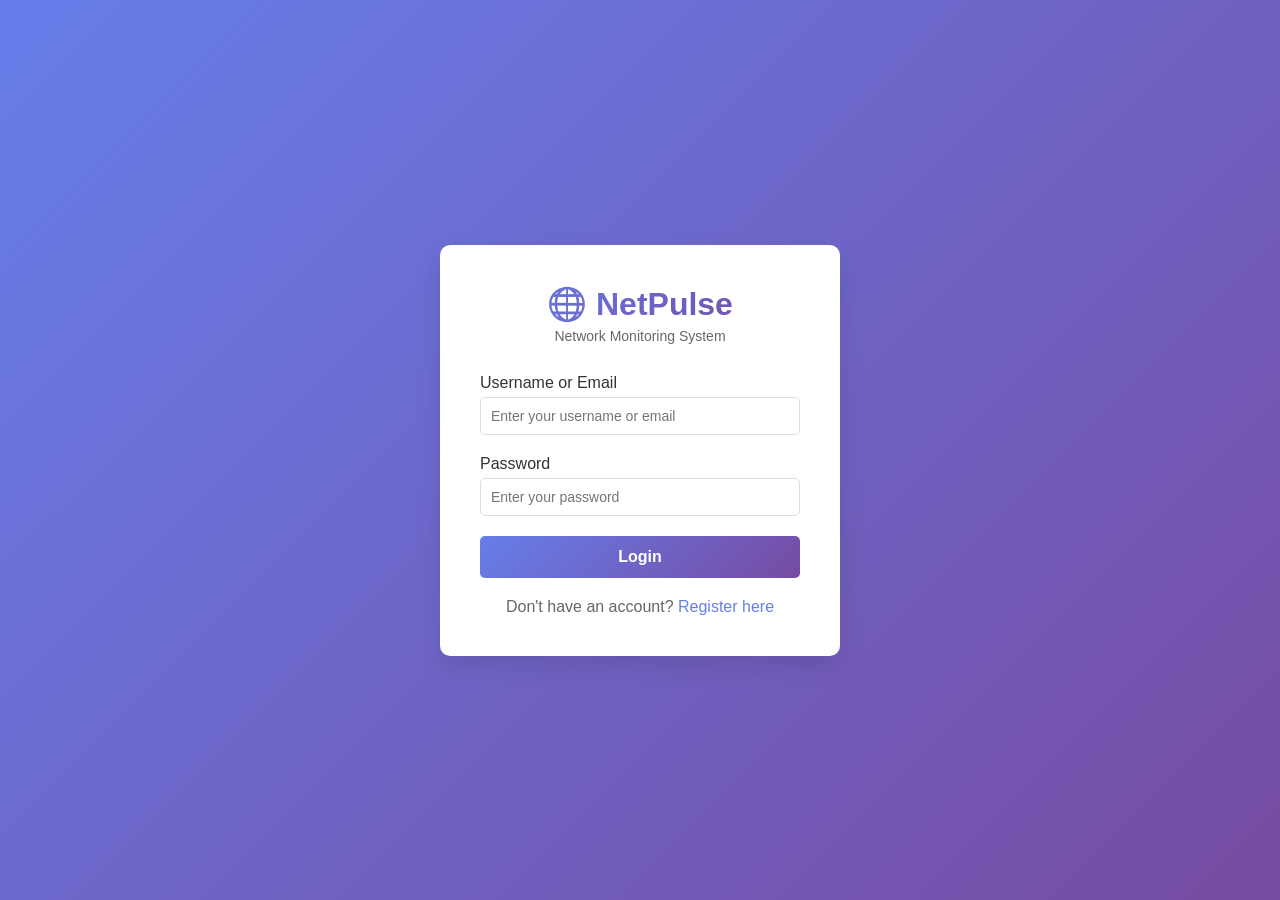
==== network-monitor/web/dashboard.html @ 97b3f00d "Enhance user display by enabling username and email visibility in the dashboard" ====
<!DOCTYPE html>
<html lang="en">
<head>
    <meta charset="UTF-8">
    <meta name="viewport" content="width=device-width, initial-scale=1.0">
    <title>NetPulse - Dashboard</title>
    <link rel="stylesheet" href="styles.css">
</head>
<body>
    <header class="navbar">
        <div class="navbar-left">
            <div class="brand">
                <span class="brand-dot" aria-hidden="true"></span>
                <span class="brand-name">NetPulse</span>
            </div>
            <nav class="nav-links" aria-label="Dashboard navigation">
                <a href="dashboard.html" class="active">Dashboard</a>
                <a href="#topology">Topology</a>
                <a href="#alerts">Alerts</a>
                <a href="#settings">Settings</a>
            </nav>
        </div>

        <div class="navbar-actions">
            <div class="user-summary">
                <span id="username-display"></span>
                <span id="email-display"></span>
                <button class="logout-btn" onclick="logout()">Logout</button>
            </div>
        </div>
    </header>

    <main class="dashboard-main">
        <section class="dashboard-hero">
            <div class="hero-copy">
                <div class="dashboard-badge">SYSTEM OVERVIEW</div>
                <h1>Network Health Dashboard</h1>
            </div>
        </section>

        <section class="overview-grid" id="stats">
            <article class="dashboard-card">
                <div class="card-title">Total Devices</div>
                <div class="card-value" id="total-devices">0</div>
                <div class="card-note">Live</div>
            </article>
            <article class="dashboard-card">
                <div class="card-title">UP</div>
                <div class="card-value card-good" id="up-count">0</div>
                <div class="card-note">0%</div>
            </article>
            <article class="dashboard-card">
                <div class="card-title">DEGRADED</div>
                <div class="card-value card-warn" id="degraded-count">0</div>
                <div class="card-note">0%</div>
            </article>
            <article class="dashboard-card">
                <div class="card-title">DOWN</div>
                <div class="card-value card-bad" id="down-count">0</div>
                <div class="card-note">0%</div>
            </article>
        </section>

        <section class="control-grid">
            <article class="info-card control-card">
                <div class="info-card-header">
                    <div>
                        <h2>Control Center</h2>
                        <p>Manage monitoring status and interval settings.</p>
                    </div>
                    <div class="status-pill status-active">Active</div>
                </div>
                <div class="control-body">
                    <div class="control-item">
                        <label for="interval-input">CHECK INTERVAL</label>
                        <select id="interval-input" class="select-input">
                            <option value="5">5 Minutes</option>
                            <option value="10">10 Minutes</option>
                            <option value="15">15 Minutes</option>
                            <option value="30">30 Minutes</option>
                        </select>
                    </div>
                    <div class="control-actions">
                        <button class="btn-start" onclick="startMonitoring()">Start</button>
                        <button class="btn-stop" onclick="stopMonitoring()">Stop</button>
                    </div>
                </div>
            </article>

            <article class="info-card alert-card" id="alerts">
                <div>
                    <h2>Alert Notifications</h2>
                    <p>Save the email address that will receive alert notifications.</p>
                </div>
                <div class="alert-form">
                    <input type="email" id="alert-email" class="alert-input" placeholder="admin@enterprise.com">
                    <button class="btn-save" onclick="saveAlertEmail()">Save Alert Email</button>
                </div>
            </article>
        </section>

        <section class="device-section">
            <div class="section-header">
                <div>
                    <h2>Devices Management</h2>
                    <p>Showing <span id="device-count">0</span> devices</p>
                </div>
                <div class="search-group">
                    <input type="text" id="device-search" class="search-input" placeholder="Search devices..." oninput="filterDevices()">
                    <button class="refresh-btn" onclick="loadDevices()">Refresh</button>
                    <button class="add-btn" onclick="openAddModal()">Add Device</button>
                </div>
            </div>
            <div id="devices-table">
                <div class="loading">Loading devices...</div>
            </div>
        </section>
    </main>

    <!-- Add/Edit Modal -->
    <div id="modal" class="modal">
        <div class="modal-content">
            <h3 id="modal-title">Add Device</h3>
            <input type="text" id="device-name" placeholder="Device Name">
            <input type="text" id="device-ip" placeholder="IP Address">
            <input type="text" id="device-group" placeholder="Group (e.g., MTN, Airtel)">
            <div class="modal-buttons">
                <button class="cancel-btn" onclick="closeModal()">Cancel</button>
                <button class="save-btn" onclick="saveDevice()">Save</button>
            </div>
        </div>
    </div>
    
    <script>
        const API_URL = 'http://localhost:8000/api';
        let token = null;
        let user = null;
        let editingDeviceId = null;
        
        // Check authentication on load
        function checkAuth() {
            token = localStorage.getItem('netpulse_token');
            const userStr = localStorage.getItem('netpulse_user');
            
            if (!token || !userStr) {
                window.location.href = 'login.html';
                return false;
            }
            
            user = JSON.parse(userStr);
            document.getElementById('username-display').textContent = user.username;
            if (user.alert_email) {
                document.getElementById('alert-email').value = user.alert_email;
                const emailDisplay = document.getElementById('email-display');
                if (emailDisplay) {
                    emailDisplay.textContent = user.alert_email;
                }
            }
            return true;
        }
        
        // Logout
        async function logout() {
            try {
                await fetch(`${API_URL}/auth/logout?token=${token}`, { method: 'POST' });
            } catch(e) {}
            localStorage.removeItem('netpulse_token');
            localStorage.removeItem('netpulse_user');
            window.location.href = 'login.html';
        }
        
        // Save alert email
        async function saveAlertEmail() {
            const alertEmail = document.getElementById('alert-email').value;
            if (!alertEmail) return;
            
            try {
                const response = await fetch(`${API_URL}/user/alert-email?token=${token}&alert_email=${encodeURIComponent(alertEmail)}`, {
                    method: 'POST'
                });
                const data = await response.json();
                if (!response.ok || !data.success) {
                    alert('Error saving alert email');
                    return;
                }
                user.alert_email = alertEmail;
                localStorage.setItem('netpulse_user', JSON.stringify(user));
                const emailDisplay = document.getElementById('email-display');
                if (emailDisplay) {
                    emailDisplay.textContent = alertEmail;
                }
                alert('✅ Alert email saved!');
            } catch (error) {
                alert('Error saving alert email');
            }
        }
        
        // Start monitoring
        async function startMonitoring() {
            const interval = document.getElementById('interval-input').value;
            try {
                const response = await fetch(`${API_URL}/monitoring/start?interval=${interval}`, { method: 'POST' });
                if (response.ok) {
                    alert('Monitoring started!');
                    updateMonitoringStatus();
                }
            } catch (error) {
                alert('Error starting monitoring');
            }
        }
        
        // Stop monitoring
        async function stopMonitoring() {
            try {
                const response = await fetch(`${API_URL}/monitoring/stop`, { method: 'POST' });
                if (response.ok) {
                    alert('Monitoring stopped!');
                    updateMonitoringStatus();
                }
            } catch (error) {
                alert('Error stopping monitoring');
            }
        }
        
        // Update monitoring status display
        async function updateMonitoringStatus() {
            try {
                const response = await fetch(`${API_URL}/monitoring/status`);
                const status = await response.json();
                const statusSpan = document.getElementById('monitor-status');
                if (status.running) {
                    statusSpan.textContent = 'RUNNING';
                    statusSpan.className = 'status-badge status-running';
                } else {
                    statusSpan.textContent = 'STOPPED';
                    statusSpan.className = 'status-badge status-stopped';
                }
            } catch (e) {}
        }
        
        // Load devices
        async function loadDevices() {
            try {
                const response = await fetch(`${API_URL}/user/devices?token=${token}`);
                const data = await response.json();
                if (!response.ok) {
                    throw new Error(data.error || data.detail || 'Failed to load devices');
                }
                displayDevices(data);
                updateStats(data);
            } catch (error) {
                document.getElementById('devices-table').innerHTML = `<div class="error-msg">Failed to load devices: ${escapeHtml(error.message)}</div>`;
            }
        }
        
        // Update stats
        function updateStats(devices) {
            let up = 0, degraded = 0, down = 0;
            for (const d of devices) {
                if (d.status === 'UP') up++;
                else if (d.status === 'DEGRADED') degraded++;
                else if (d.status === 'DOWN') down++;
            }
            document.getElementById('total-devices').textContent = devices.length;
            document.getElementById('up-count').textContent = up;
            document.getElementById('degraded-count').textContent = degraded;
            document.getElementById('down-count').textContent = down;
        }
        
        // Filter devices by search query
        function filterDevices() {
            loadDevices();
        }
        
        // Display devices
        function displayDevices(devices) {
            const query = document.getElementById('device-search')?.value.trim().toLowerCase();
            let filtered = devices;
            if (query) {
                filtered = devices.filter(d => {
                    const name = (d.name || d.device_name || '').toString().toLowerCase();
                    const ip = (d.ip_address || d.ip || '').toString().toLowerCase();
                    const group = (d.device_group || 'Default').toString().toLowerCase();
                    return name.includes(query) || ip.includes(query) || group.includes(query);
                });
            }
            document.getElementById('device-count').textContent = filtered.length;
            
            if (filtered.length === 0) {
                document.getElementById('devices-table').innerHTML = '<div class="loading">No devices in this group. Click "Add Device" to add one.</div>';
                return;
            }
            
            const groupColors = { MTN: '#ff9800', Airtel: '#e91e63', Glo: '#4caf50', '9mobile': '#2196f3', Gateway: '#9c27b0', DNS: '#00bcd4' };
            
            let html = `<table><thead><tr><th>Group</th><th>Name</th><th>IP</th><th>Status</th><th>Latency</th><th>Last Check</th><th>Downtime</th><th>Actions</th></tr></thead><tbody>`;
            
            for (const d of filtered) {
                const group = d.device_group || 'Default';
                const ip = d.ip_address || d.ip || 'N/A';
                const groupColor = groupColors[group] || '#6b7280';
                const statusText = d.status || 'UNKNOWN';
                const statusClass = `status-${statusText.toLowerCase()}`;
                const latency = d.latency_ms ? `${d.latency_ms.toFixed(1)}ms` : 'N/A';
                const lastCheck = d.last_check ? new Date(d.last_check).toLocaleTimeString() : 'Never';
                const downtime = d.downtime_display || '-';
                
                html += `<tr>
                    <td><span class="group-badge" style="background: ${groupColor}; color: white;">${escapeHtml(group)}</span></td>
                    <td><strong>${escapeHtml(d.name)}</strong></td>
                    <td>${escapeHtml(ip)}</td>
                    <td><span class="status-badge-sm ${statusClass}">${escapeHtml(statusText)}</span></td>
                    <td>${latency}</td>
                    <td>${lastCheck}</td>
                    <td>${downtime}</td>
                    <td>
                        <button class="action-btn edit-btn" onclick="openEditModal('${d.device_id}', '${escapeHtml(d.name)}', '${escapeHtml(ip)}', '${escapeHtml(group)}')">Edit</button>
                        <button class="action-btn delete-btn" onclick="deleteDevice('${d.device_id}')">Delete</button>
                    </td>
                </tr>`;
            }
            html += `</tbody></table>`;
            document.getElementById('devices-table').innerHTML = html;
        }
        
        function escapeHtml(str) { 
            if (!str) return '';
            return str.replace(/[&<>]/g, function(m) { 
                const escapes = {'&':'&amp;','<':'&lt;','>':'&gt;'};
                return escapes[m];
            }); 
        }
        
        function openAddModal() {
            editingDeviceId = null;
            document.getElementById('modal-title').textContent = 'Add Device';
            document.getElementById('device-name').value = '';
            document.getElementById('device-ip').value = '';
            document.getElementById('device-group').value = '';
            document.getElementById('modal').style.display = 'flex';
        }
        
        function openEditModal(id, name, ip, group) {
            editingDeviceId = id;
            document.getElementById('modal-title').textContent = 'Edit Device';
            document.getElementById('device-name').value = name;
            document.getElementById('device-ip').value = ip;
            document.getElementById('device-group').value = group;
            document.getElementById('modal').style.display = 'flex';
        }
        
        async function saveDevice() {
            const name = document.getElementById('device-name').value.trim();
            const ip = document.getElementById('device-ip').value.trim();
            const group = document.getElementById('device-group').value.trim() || 'Default';
            if (!name || !ip) { alert('Please enter name and IP'); return; }
            
            try {
                if (editingDeviceId) {
                    await fetch(`${API_URL}/user/devices/${editingDeviceId}?token=${token}&name=${encodeURIComponent(name)}&ip=${encodeURIComponent(ip)}&group=${encodeURIComponent(group)}`, { method: 'PUT' });
                    alert('✅ Device updated!');
                } else {
                    await fetch(`${API_URL}/user/devices?token=${token}&name=${encodeURIComponent(name)}&ip=${encodeURIComponent(ip)}&group=${encodeURIComponent(group)}`, { method: 'POST' });
                    alert('✅ Device added!');
                }
                closeModal();
                loadDevices();
            } catch (error) {
                alert('Error saving device');
            }
        }
        
        async function deleteDevice(id) {
            if (!confirm('Delete this device?')) return;
            try {
                await fetch(`${API_URL}/user/devices/${id}?token=${token}`, { method: 'DELETE' });
                alert('✅ Device deleted!');
                loadDevices();
            } catch (error) {
                alert('Error deleting device');
            }
        }
        
        function closeModal() {
            document.getElementById('modal').style.display = 'none';
            editingDeviceId = null;
        }
        
        // Auto refresh
        let refreshInterval;
        function startAutoRefresh() {
            if (refreshInterval) clearInterval(refreshInterval);
            refreshInterval = setInterval(() => { loadDevices(); updateMonitoringStatus(); }, 5000);
        }
        
        // Initialize
        if (checkAuth()) {
            loadDevices();
            updateMonitoringStatus();
            startAutoRefresh();
        }
        
        window.onclick = function(e) { if (e.target === document.getElementById('modal')) closeModal(); };
    </script>
</body>
</html>
---- network-monitor/web/styles.css ----
/* ============================================
   NetPulse - Global Styles
   ============================================ */

* {
    margin: 0;
    padding: 0;
    box-sizing: border-box;
}

body {
    font-family: -apple-system, BlinkMacSystemFont, 'Segoe UI', Roboto, Oxygen, Ubuntu, sans-serif;
    background: #f5f5f5;
    min-height: 100vh;
}

.lp-body {
    background: radial-gradient(1200px 600px at 70% 0%, rgba(86, 215, 255, 0.20) 0%, rgba(255, 255, 255, 0) 55%),
        radial-gradient(900px 500px at 10% 10%, rgba(79, 140, 255, 0.16) 0%, rgba(255, 255, 255, 0) 55%),
        linear-gradient(180deg, #f7f9ff 0%, #f3f6ff 40%, #f7f9ff 100%);
    color: #0f172a;
}

.lp-container {
    max-width: 1120px;
    margin: 0 auto;
    padding: 0 24px;
}

.lp-header {
    position: sticky;
    top: 0;
    z-index: 50;
    background: rgba(247, 249, 255, 0.8);
    border-bottom: 1px solid rgba(15, 23, 42, 0.08);
    backdrop-filter: blur(12px);
}

.lp-nav {
    display: flex;
    align-items: center;
    justify-content: space-between;
    gap: 18px;
    height: 68px;
}

.lp-logo {
    display: inline-flex;
    align-items: center;
    gap: 10px;
    text-decoration: none;
    color: inherit;
    font-weight: 700;
    letter-spacing: -0.02em;
}

.lp-logo-dot {
    width: 12px;
    height: 12px;
    border-radius: 999px;
    background: linear-gradient(135deg, #4f8cff 0%, #56d7ff 100%);
    box-shadow: 0 10px 22px rgba(79, 140, 255, 0.35);
}

.lp-logo-text {
    font-size: 14px;
}

.lp-nav-links {
    display: flex;
    align-items: center;
    gap: 18px;
    font-size: 13px;
    color: rgba(15, 23, 42, 0.72);
}

.lp-nav-links a {
    color: inherit;
    text-decoration: none;
    padding: 8px 8px;
    border-radius: 10px;
    transition: background 0.15s ease, color 0.15s ease;
}

.lp-nav-links a:hover {
    background: rgba(15, 23, 42, 0.06);
    color: rgba(15, 23, 42, 0.95);
}

.lp-nav-cta {
    display: flex;
    align-items: center;
    gap: 12px;
}

.lp-nav-link {
    font-size: 13px;
    text-decoration: none;
    color: rgba(15, 23, 42, 0.75);
    padding: 8px 10px;
    border-radius: 10px;
}

.lp-nav-link:hover {
    background: rgba(15, 23, 42, 0.06);
    color: rgba(15, 23, 42, 0.95);
}

.lp-btn {
    display: inline-flex;
    align-items: center;
    justify-content: center;
    gap: 10px;
    border-radius: 12px;
    padding: 10px 14px;
    font-size: 13px;
    font-weight: 600;
    text-decoration: none;
    border: 1px solid transparent;
    transition: transform 0.15s ease, box-shadow 0.15s ease, background 0.15s ease, border-color 0.15s ease;
    user-select: none;
}

.lp-btn:active {
    transform: translateY(1px);
}

.lp-btn-primary {
    background: linear-gradient(135deg, #4f8cff 0%, #7c3aed 100%);
    color: white;
    box-shadow: 0 14px 30px rgba(79, 140, 255, 0.28);
}

.lp-btn-primary:hover {
    box-shadow: 0 16px 40px rgba(79, 140, 255, 0.34);
}

.lp-btn-secondary {
    background: rgba(255, 255, 255, 0.85);
    color: rgba(15, 23, 42, 0.9);
    border-color: rgba(15, 23, 42, 0.14);
}

.lp-btn-secondary:hover {
    background: rgba(255, 255, 255, 0.96);
    border-color: rgba(15, 23, 42, 0.22);
}

.lp-btn-invert {
    background: rgba(255, 255, 255, 0.95);
    color: rgba(15, 23, 42, 0.92);
}

.lp-btn-invert:hover {
    background: white;
}

.lp-btn-lg {
    padding: 12px 18px;
    border-radius: 14px;
    font-size: 14px;
}

.lp-btn-block {
    width: 100%;
}

.lp-hero {
    padding: 56px 0 18px 0;
}

.lp-hero-grid {
    display: grid;
    grid-template-columns: 1.05fr 0.95fr;
    gap: 34px;
    align-items: center;
}

.lp-badge {
    display: inline-flex;
    align-items: center;
    gap: 10px;
    border-radius: 999px;
    padding: 7px 12px;
    background: rgba(255, 255, 255, 0.85);
    border: 1px solid rgba(15, 23, 42, 0.12);
    font-size: 12px;
    font-weight: 600;
    color: rgba(15, 23, 42, 0.78);
}

.lp-badge-solid {
    background: rgba(79, 140, 255, 0.14);
    border-color: rgba(79, 140, 255, 0.25);
    color: rgba(30, 64, 175, 0.95);
}

.lp-hero-copy h1 {
    margin-top: 16px;
    font-size: 54px;
    line-height: 1.02;
    letter-spacing: -0.04em;
}

.lp-accent {
    background: linear-gradient(135deg, #4f8cff 0%, #7c3aed 100%);
    -webkit-background-clip: text;
    -webkit-text-fill-color: transparent;
    background-clip: text;
    color: transparent;
}

.lp-lead {
    margin-top: 16px;
    color: rgba(15, 23, 42, 0.72);
    font-size: 16px;
    line-height: 1.7;
    max-width: 54ch;
}

.lp-hero-actions {
    margin-top: 22px;
    display: flex;
    gap: 12px;
    flex-wrap: wrap;
}

.lp-proof {
    margin-top: 18px;
    display: flex;
    align-items: center;
    gap: 12px;
    color: rgba(15, 23, 42, 0.66);
    font-size: 13px;
}

.lp-avatars {
    display: inline-flex;
    align-items: center;
}

.lp-avatar {
    width: 28px;
    height: 28px;
    border-radius: 999px;
    background: linear-gradient(135deg, rgba(79, 140, 255, 0.22) 0%, rgba(124, 58, 237, 0.22) 100%);
    border: 1px solid rgba(15, 23, 42, 0.12);
    display: inline-flex;
    align-items: center;
    justify-content: center;
    font-weight: 700;
    font-size: 11px;
    color: rgba(15, 23, 42, 0.86);
    margin-left: -8px;
    box-shadow: 0 8px 16px rgba(15, 23, 42, 0.08);
}

.lp-avatar:first-child {
    margin-left: 0;
}

.lp-media-frame {
    position: relative;
    border-radius: 22px;
    padding: 18px;
}

.lp-media-glow {
    position: absolute;
    inset: 0;
    border-radius: 22px;
    background: radial-gradient(700px 280px at 60% 10%, rgba(86, 215, 255, 0.28) 0%, rgba(79, 140, 255, 0.18) 38%, rgba(255, 255, 255, 0) 70%);
    filter: blur(10px);
}

.lp-media-card {
    position: relative;
    border-radius: 18px;
    background: linear-gradient(180deg, rgba(15, 23, 42, 0.88) 0%, rgba(15, 23, 42, 0.72) 100%);
    box-shadow: 0 24px 60px rgba(15, 23, 42, 0.25);
    overflow: hidden;
    border: 1px solid rgba(255, 255, 255, 0.12);
    padding: 18px 18px 12px 18px;
}

.lp-media-top {
    display: flex;
    align-items: baseline;
    justify-content: space-between;
    gap: 10px;
}

.lp-media-title {
    font-size: 12px;
    letter-spacing: 0.2em;
    color: rgba(255, 255, 255, 0.75);
    font-weight: 700;
}

.lp-media-subtitle {
    font-size: 12px;
    color: rgba(255, 255, 255, 0.55);
}

.lp-media-chart {
    width: 100%;
    height: auto;
    margin-top: 14px;
}

.lp-section {
    padding: 54px 0;
}

.lp-section-muted {
    background: rgba(255, 255, 255, 0.6);
    border-top: 1px solid rgba(15, 23, 42, 0.08);
    border-bottom: 1px solid rgba(15, 23, 42, 0.08);
}

.lp-section-head {
    display: flex;
    align-items: flex-end;
    justify-content: space-between;
    gap: 24px;
    flex-wrap: wrap;
    margin-bottom: 22px;
}

.lp-section-head h2 {
    font-size: 26px;
    letter-spacing: -0.03em;
}

.lp-section-head p {
    color: rgba(15, 23, 42, 0.68);
    max-width: 60ch;
    line-height: 1.6;
}

.lp-center {
    justify-content: center;
    text-align: center;
}

.lp-center p {
    max-width: 70ch;
}

.lp-pills {
    display: inline-flex;
    gap: 10px;
    align-items: center;
}

.lp-pill {
    padding: 7px 12px;
    border-radius: 999px;
    background: rgba(255, 255, 255, 0.86);
    border: 1px solid rgba(15, 23, 42, 0.12);
    font-size: 12px;
    font-weight: 600;
    color: rgba(15, 23, 42, 0.72);
}

.lp-pill-active {
    background: rgba(79, 140, 255, 0.14);
    border-color: rgba(79, 140, 255, 0.25);
    color: rgba(30, 64, 175, 0.95);
}

.lp-feature-grid {
    display: grid;
    grid-template-columns: repeat(12, minmax(0, 1fr));
    gap: 16px;
}

.lp-span-12 {
    grid-column: span 12;
}

.lp-span-7 {
    grid-column: span 7;
}

.lp-span-5 {
    grid-column: span 5;
}

.lp-span-4 {
    grid-column: span 4;
}

.lp-card {
    background: rgba(255, 255, 255, 0.85);
    border: 1px solid rgba(15, 23, 42, 0.10);
    border-radius: 18px;
    box-shadow: 0 18px 40px rgba(15, 23, 42, 0.06);
    padding: 18px;
    overflow: hidden;
    display: flex;
    flex-direction: column;
    gap: 12px;
    min-height: 210px;
}

.lp-tall {
    min-height: 340px;
}

.lp-card-head h3 {
    font-size: 16px;
    letter-spacing: -0.02em;
    margin-bottom: 6px;
}

.lp-card-head p {
    color: rgba(15, 23, 42, 0.68);
    line-height: 1.6;
    font-size: 13px;
}

.lp-card-body {
    margin-top: auto;
}

.lp-mini-chart {
    width: 100%;
    height: auto;
    border-radius: 14px;
    background: rgba(255, 255, 255, 0.55);
    border: 1px solid rgba(15, 23, 42, 0.08);
}

.lp-kpi {
    display: flex;
    align-items: baseline;
    justify-content: space-between;
    padding: 12px 12px;
    border-radius: 14px;
    border: 1px solid rgba(15, 23, 42, 0.10);
    background: rgba(255, 255, 255, 0.9);
}

.lp-kpi + .lp-kpi {
    margin-top: 10px;
}

.lp-kpi-label {
    font-size: 12px;
    color: rgba(15, 23, 42, 0.62);
    font-weight: 600;
}

.lp-kpi-value {
    font-size: 14px;
    font-weight: 800;
    color: rgba(15, 23, 42, 0.92);
}

.lp-card-soft {
    background: rgba(255, 255, 255, 0.75);
}

.lp-card-warn {
    background: rgba(254, 226, 226, 0.65);
    border-color: rgba(239, 68, 68, 0.22);
}

.lp-alert-chip {
    display: inline-flex;
    align-items: center;
    justify-content: center;
    padding: 8px 12px;
    border-radius: 999px;
    background: rgba(239, 68, 68, 0.12);
    border: 1px solid rgba(239, 68, 68, 0.25);
    color: rgba(153, 27, 27, 0.92);
    font-weight: 700;
    font-size: 12px;
    width: fit-content;
}

.lp-stat {
    display: flex;
    flex-direction: column;
    gap: 4px;
}

.lp-stat-big {
    font-size: 30px;
    font-weight: 900;
    letter-spacing: -0.03em;
    color: rgba(15, 23, 42, 0.92);
}

.lp-stat-sub {
    font-size: 12px;
    color: rgba(15, 23, 42, 0.62);
    font-weight: 600;
}

.lp-tags {
    display: flex;
    flex-wrap: wrap;
    gap: 8px;
}

.lp-tag {
    font-size: 12px;
    font-weight: 700;
    padding: 7px 10px;
    border-radius: 999px;
    background: rgba(15, 23, 42, 0.06);
    border: 1px solid rgba(15, 23, 42, 0.08);
    color: rgba(15, 23, 42, 0.75);
}

.lp-card-dark {
    background: linear-gradient(180deg, rgba(15, 23, 42, 0.94) 0%, rgba(15, 23, 42, 0.86) 100%);
    border-color: rgba(255, 255, 255, 0.10);
    color: rgba(255, 255, 255, 0.92);
}

.lp-card-dark .lp-card-head p {
    color: rgba(255, 255, 255, 0.70);
}

.lp-card-dark-body {
    display: flex;
    align-items: center;
    justify-content: space-between;
    gap: 14px;
    flex-wrap: wrap;
}

.lp-code {
    border-radius: 16px;
    background: rgba(255, 255, 255, 0.06);
    border: 1px solid rgba(255, 255, 255, 0.14);
    padding: 12px 12px;
    min-width: 260px;
    flex: 1;
}

.lp-code-line {
    display: flex;
    gap: 6px;
    margin-bottom: 10px;
}

.lp-code-dot {
    width: 8px;
    height: 8px;
    border-radius: 999px;
    background: rgba(255, 255, 255, 0.30);
}

.lp-code-text {
    font-family: ui-monospace, SFMono-Regular, Menlo, Monaco, Consolas, "Liberation Mono", "Courier New", monospace;
    font-size: 12px;
    line-height: 1.6;
    color: rgba(255, 255, 255, 0.82);
}

.lp-split {
    display: grid;
    grid-template-columns: 420px 1fr;
    gap: 34px;
    align-items: center;
}

.lp-nodes {
    background: rgba(255, 255, 255, 0.92);
    border: 1px solid rgba(15, 23, 42, 0.10);
    border-radius: 18px;
    box-shadow: 0 18px 40px rgba(15, 23, 42, 0.06);
    padding: 16px;
}

.lp-nodes-head {
    display: flex;
    align-items: center;
    justify-content: space-between;
    gap: 12px;
    padding: 6px 6px 12px 6px;
}

.lp-nodes-title {
    font-weight: 800;
    letter-spacing: -0.02em;
}

.lp-nodes-chip {
    font-size: 11px;
    font-weight: 800;
    padding: 6px 10px;
    border-radius: 999px;
    color: rgba(6, 95, 70, 0.95);
    background: rgba(16, 185, 129, 0.14);
    border: 1px solid rgba(16, 185, 129, 0.25);
}

.lp-node-row {
    display: flex;
    align-items: center;
    justify-content: space-between;
    gap: 12px;
    padding: 12px 10px;
    border-radius: 14px;
    border: 1px solid rgba(15, 23, 42, 0.08);
    background: rgba(255, 255, 255, 0.7);
}

.lp-node-row + .lp-node-row {
    margin-top: 10px;
}

.lp-node-name {
    font-size: 13px;
    color: rgba(15, 23, 42, 0.78);
    font-weight: 600;
}

.lp-node-pill {
    font-size: 11px;
    font-weight: 800;
    padding: 6px 10px;
    border-radius: 999px;
    border: 1px solid rgba(15, 23, 42, 0.10);
}

.lp-node-up {
    background: rgba(16, 185, 129, 0.14);
    border-color: rgba(16, 185, 129, 0.25);
    color: rgba(6, 95, 70, 0.95);
}

.lp-node-warn {
    background: rgba(245, 158, 11, 0.14);
    border-color: rgba(245, 158, 11, 0.28);
    color: rgba(146, 64, 14, 0.95);
}

.lp-split-copy h2 {
    font-size: 30px;
    letter-spacing: -0.03em;
}

.lp-split-copy p {
    margin-top: 12px;
    color: rgba(15, 23, 42, 0.68);
    line-height: 1.7;
}

.lp-checklist {
    margin-top: 14px;
    padding-left: 18px;
    color: rgba(15, 23, 42, 0.72);
    line-height: 1.85;
    font-weight: 600;
    font-size: 13px;
}

.lp-pricing-grid {
    margin-top: 18px;
    display: grid;
    grid-template-columns: repeat(3, minmax(0, 1fr));
    gap: 16px;
}

.lp-price-card {
    background: rgba(255, 255, 255, 0.86);
    border: 1px solid rgba(15, 23, 42, 0.10);
    border-radius: 18px;
    box-shadow: 0 18px 40px rgba(15, 23, 42, 0.06);
    padding: 18px;
    display: flex;
    flex-direction: column;
    gap: 12px;
}

.lp-price-featured {
    border-color: rgba(79, 140, 255, 0.25);
    box-shadow: 0 20px 54px rgba(79, 140, 255, 0.12);
}

.lp-price-top h3 {
    font-size: 16px;
    letter-spacing: -0.02em;
}

.lp-price {
    margin-top: 6px;
    font-size: 34px;
    font-weight: 900;
    letter-spacing: -0.04em;
}

.lp-price-sub {
    color: rgba(15, 23, 42, 0.66);
    font-size: 12px;
    font-weight: 600;
}

.lp-price-list {
    padding-left: 18px;
    color: rgba(15, 23, 42, 0.72);
    line-height: 1.9;
    font-weight: 600;
    font-size: 13px;
}

.lp-footer {
    padding: 44px 0;
    background: rgba(255, 255, 255, 0.66);
    border-top: 1px solid rgba(15, 23, 42, 0.08);
}

.lp-footer-grid {
    display: grid;
    grid-template-columns: 1.4fr 1fr 1fr 1fr;
    gap: 18px;
}

.lp-footer-brand {
    padding-right: 10px;
}

.lp-footer-logo {
    display: inline-flex;
    align-items: center;
    gap: 10px;
    font-weight: 800;
    letter-spacing: -0.02em;
}

.lp-footer-note {
    margin-top: 10px;
    color: rgba(15, 23, 42, 0.64);
    line-height: 1.7;
    font-size: 13px;
}

.lp-footer-col {
    display: flex;
    flex-direction: column;
    gap: 10px;
}

.lp-footer-title {
    font-weight: 800;
    font-size: 13px;
    color: rgba(15, 23, 42, 0.86);
}

.lp-footer-col a {
    color: rgba(15, 23, 42, 0.66);
    text-decoration: none;
    font-size: 13px;
    font-weight: 600;
}

.lp-footer-col a:hover {
    color: rgba(15, 23, 42, 0.92);
}

.lp-footer-text {
    color: rgba(15, 23, 42, 0.66);
    font-size: 13px;
    font-weight: 600;
}

@media (max-width: 980px) {
    .lp-hero-grid {
        grid-template-columns: 1fr;
        gap: 22px;
    }

    .lp-hero-copy h1 {
        font-size: 44px;
    }

    .lp-split {
        grid-template-columns: 1fr;
        gap: 22px;
    }

    .lp-feature-grid {
        grid-template-columns: 1fr;
    }

    .lp-span-12,
    .lp-span-7,
    .lp-span-5,
    .lp-span-4 {
        grid-column: span 1;
    }

    .lp-pricing-grid {
        grid-template-columns: 1fr;
    }

    .lp-footer-grid {
        grid-template-columns: 1fr 1fr;
    }

    .lp-nav-links {
        display: none;
    }
}

@media (max-width: 520px) {
    .lp-container {
        padding: 0 16px;
    }

    .lp-hero-copy h1 {
        font-size: 38px;
    }

    .lp-footer-grid {
        grid-template-columns: 1fr;
    }
}

/* ============================================
   Landing Page Styles
   ============================================ */

.landing-container {
    max-width: 800px;
    margin: 100px auto;
    text-align: center;
    padding: 40px;
    background: white;
    border-radius: 10px;
    box-shadow: 0 10px 25px rgba(0,0,0,0.1);
}

.landing-container h1 {
    font-size: 48px;
    background: linear-gradient(135deg, #667eea 0%, #764ba2 100%);
    -webkit-background-clip: text;
    -webkit-text-fill-color: transparent;
    background-clip: text;
    margin-bottom: 20px;
}

.landing-container p {
    color: #666;
    font-size: 18px;
    margin-bottom: 30px;
}

.btn-group {
    display: flex;
    gap: 20px;
    justify-content: center;
}

.btn-primary {
    background: linear-gradient(135deg, #667eea 0%, #764ba2 100%);
    color: white;
    padding: 12px 30px;
    border: none;
    border-radius: 5px;
    font-size: 16px;
    cursor: pointer;
    text-decoration: none;
    display: inline-block;
}

.btn-secondary {
    background: #6b7280;
    color: white;
    padding: 12px 30px;
    border: none;
    border-radius: 5px;
    font-size: 16px;
    cursor: pointer;
    text-decoration: none;
    display: inline-block;
}

.features {
    margin-top: 50px;
    display: grid;
    grid-template-columns: repeat(auto-fit, minmax(250px, 1fr));
    gap: 30px;
    text-align: left;
}

.feature {
    padding: 20px;
    background: #f8f9fa;
    border-radius: 8px;
}

.feature h3 {
    color: #667eea;
    margin-bottom: 10px;
}

.feature p {
    font-size: 14px;
    color: #666;
    margin: 0;
}

/* ============================================
   Auth Pages (Login/Register)
   ============================================ */

.auth-body {
    background: linear-gradient(135deg, #667eea 0%, #764ba2 100%);
    display: flex;
    justify-content: center;
    align-items: center;
    padding: 20px;
}

.auth-container {
    background: white;
    padding: 40px;
    border-radius: 10px;
    box-shadow: 0 10px 25px rgba(0,0,0,0.1);
    width: 100%;
    max-width: 400px;
}

.logo {
    text-align: center;
    margin-bottom: 30px;
}

.logo h1 {
    font-size: 32px;
    background: linear-gradient(135deg, #667eea 0%, #764ba2 100%);
    -webkit-background-clip: text;
    -webkit-text-fill-color: transparent;
    background-clip: text;
}

.logo p {
    color: #666;
    font-size: 14px;
    margin-top: 5px;
}

.form-group {
    margin-bottom: 20px;
}

label {
    display: block;
    margin-bottom: 5px;
    color: #333;
    font-weight: 500;
}

input {
    width: 100%;
    padding: 10px;
    border: 1px solid #ddd;
    border-radius: 5px;
    font-size: 14px;
}

input:focus {
    outline: none;
    border-color: #667eea;
}

button {
    width: 100%;
    padding: 12px;
    background: linear-gradient(135deg, #667eea 0%, #764ba2 100%);
    color: white;
    border: none;
    border-radius: 5px;
    font-size: 16px;
    font-weight: bold;
    cursor: pointer;
    transition: opacity 0.2s;
}

button:hover {
    opacity: 0.9;
}

.auth-link {
    text-align: center;
    margin-top: 20px;
    color: #666;
}

.auth-link a {
    color: #667eea;
    text-decoration: none;
}

.error {
    background: #fee2e2;
    color: #991b1b;
    padding: 10px;
    border-radius: 5px;
    margin-bottom: 20px;
    text-align: center;
}

.success {
    background: #d1fae5;
    color: #065f46;
    padding: 10px;
    border-radius: 5px;
    margin-bottom: 20px;
    text-align: center;
}

/* ============================================
   Dashboard Styles
   ============================================ */

/* Navbar */
.navbar {
    background: linear-gradient(135deg, #667eea 0%, #764ba2 100%);
    color: white;
    padding: 15px 30px;
    display: flex;
    justify-content: space-between;
    align-items: center;
    flex-wrap: wrap;
    gap: 15px;
}

.navbar h1 {
    font-size: 24px;
}

.user-info {
    display: flex;
    align-items: center;
    gap: 15px;
}

.user-info span {
    background: rgba(255,255,255,0.2);
    padding: 5px 12px;
    border-radius: 20px;
    font-size: 14px;
}

.logout-btn {
    background: rgba(255,255,255,0.2);
    color: white;
    border: none;
    padding: 8px 16px;
    border-radius: 5px;
    cursor: pointer;
    font-size: 14px;
}

.logout-btn:hover {
    background: rgba(255,255,255,0.3);
}

/* Container */
.container {
    max-width: 1200px;
    margin: 20px auto;
    padding: 0 20px;
}

/* Dashboard Header */
.navbar {
    background: rgba(255, 255, 255, 0.92);
    border-bottom: 1px solid rgba(15, 23, 42, 0.08);
    color: #0f172a;
    padding: 18px 30px;
    display: flex;
    justify-content: space-between;
    align-items: center;
    flex-wrap: wrap;
    gap: 16px;
}

.navbar-left {
    display: flex;
    align-items: center;
    gap: 32px;
    flex-wrap: wrap;
}

.brand {
    display: inline-flex;
    align-items: center;
    gap: 12px;
    font-weight: 700;
    letter-spacing: -0.02em;
    color: #0f172a;
    font-size: 18px;
}

.brand-dot {
    width: 12px;
    height: 12px;
    border-radius: 999px;
    background: linear-gradient(135deg, #4f8cff 0%, #56d7ff 100%);
    box-shadow: 0 10px 22px rgba(79, 140, 255, 0.25);
}

.nav-links {
    display: flex;
    align-items: center;
    gap: 20px;
    flex-wrap: wrap;
}

.nav-links a {
    color: rgba(15, 23, 42, 0.72);
    text-decoration: none;
    font-weight: 600;
    padding: 8px 12px;
    border-radius: 12px;
    transition: background 0.2s ease, color 0.2s ease;
}

.nav-links a:hover,
.nav-links a.active {
    color: #0f172a;
    background: rgba(79, 140, 255, 0.12);
}

.navbar-actions {
    display: flex;
    align-items: center;
    gap: 16px;
    flex-wrap: wrap;
}

.user-summary {
    display: flex;
    align-items: center;
    gap: 12px;
    flex-wrap: wrap;
}

.dashboard-main {
    padding: 30px 20px 40px;
}

.dashboard-hero {
    display: flex;
    align-items: flex-end;
    justify-content: space-between;
    gap: 24px;
    margin-bottom: 20px;
    flex-wrap: wrap;
}

.hero-copy h1 {
    font-size: 34px;
    line-height: 1.05;
    margin-top: 12px;
}

.dashboard-badge {
    display: inline-flex;
    align-items: center;
    gap: 10px;
    padding: 10px 16px;
    border-radius: 999px;
    background: rgba(79, 140, 255, 0.12);
    color: #1d4ed8;
    font-size: 12px;
    font-weight: 700;
}

.hero-meta {
    display: inline-flex;
    /* flex-direction: column; */
    align-items: flex-end;
    /* background: rgba(255, 255, 255, 0.88); */
    /* border: 1px solid rgba(15, 23, 42, 0.08); */
    /* border-radius: 18px; */
    color: rgba(15, 42, 33, 0.92);
    padding: 18px 20px;
    min-width: 180px;
}

.meta-label {
    font-size: 12px;
    color: rgba(15, 23, 42, 0.6);
    font-weight: 600;
}

.meta-value {
    margin-top: 6px;
    font-size: 20px;
    font-weight: 800;
    color: #0f172a;
}

.overview-grid {
    display: grid;
    grid-template-columns: repeat(4, minmax(0, 1fr));
    gap: 20px;
    margin-bottom: 24px;
}

.dashboard-card {
    background: rgba(255, 255, 255, 0.92);
    border: 1px solid rgba(15, 23, 42, 0.08);
    border-radius: 22px;
    padding: 24px;
    box-shadow: 0 20px 48px rgba(15, 23, 42, 0.06);
    display: flex;
    flex-direction: column;
    gap: 12px;
}

.card-title {
    font-size: 13px;
    font-weight: 700;
    color: rgba(15, 23, 42, 0.68);
    text-transform: uppercase;
    letter-spacing: 0.08em;
}

.card-value {
    font-size: 42px;
    font-weight: 800;
    color: #0f172a;
}

.card-note {
    color: rgba(15, 23, 42, 0.62);
    font-size: 13px;
}

.card-good {
    color: #10b981;
}

.card-warn {
    color: #f59e0b;
}

.card-bad {
    color: #ef4444;
}

.control-grid {
    display: grid;
    grid-template-columns: 7fr 5fr;
    gap: 20px;
    margin-bottom: 24px;
}

.info-card {
    background: rgba(255, 255, 255, 0.92);
    border: 1px solid rgba(15, 23, 42, 0.08);
    border-radius: 22px;
    box-shadow: 0 20px 48px rgba(15, 23, 42, 0.06);
    padding: 24px;
}

.info-card-header {
    display: flex;
    justify-content: space-between;
    align-items: flex-start;
    gap: 16px;
    margin-bottom: 24px;
    flex-wrap: wrap;
}

.info-card-header h2 {
    font-size: 20px;
    margin-bottom: 6px;
}

.info-card-header p {
    color: rgba(15, 23, 42, 0.66);
    line-height: 1.6;
    max-width: 42ch;
}

.status-pill {
    border-radius: 999px;
    padding: 10px 16px;
    font-size: 12px;
    font-weight: 700;
    text-transform: uppercase;
}

.status-active {
    color: #0f5132;
    background: rgba(16, 185, 129, 0.14);
    border: 1px solid rgba(16, 185, 129, 0.2);
}

.control-body {
    display: grid;
    gap: 20px;
}

.control-item {
    display: flex;
    flex-direction: column;
    gap: 10px;
}

.control-item label {
    font-size: 12px;
    color: rgba(15, 23, 42, 0.72);
    font-weight: 700;
}

.select-input,
.alert-input,
.search-input {
    width: 100%;
    padding: 14px 16px;
    border: 1px solid rgba(15, 23, 42, 0.12);
    border-radius: 16px;
    font-size: 14px;
    background: #fff;
    color: #0f172a;
}

.control-actions {
    display: flex;
    gap: 12px;
    flex-wrap: wrap;
}

.alert-form {
    display: grid;
    grid-template-columns: 1fr auto;
    gap: 14px;
    align-items: center;
}

.alert-card h2 {
    margin: 0;
}

.alert-card p {
    color: rgba(15, 23, 42, 0.66);
    margin-top: 6px;
    max-width: 40ch;
}

.section-header {
    padding: 24px;
    display: flex;
    justify-content: space-between;
    align-items: center;
    gap: 24px;
    flex-wrap: wrap;
}

.section-header h2 {
    margin-bottom: 8px;
    font-size: 22px;
}

.section-header p {
    color: rgba(15, 23, 42, 0.66);
}

.search-group {
    display: flex;
    gap: 12px;
    flex-wrap: wrap;
    align-items: center;
    width: 100%;
}

.search-input {
    flex: 1;
    min-width: 240px;
}

.btn-start {
    background: linear-gradient(135deg, #4f8cff 0%, #7c3aed 100%);
    color: white;
    border: none;
    padding: 12px 20px;
    border-radius: 14px;
    cursor: pointer;
    font-weight: 700;
    transition: transform 0.2s ease, box-shadow 0.2s ease;
}

.btn-start:hover {
    transform: translateY(-1px);
    box-shadow: 0 16px 28px rgba(79, 140, 255, 0.22);
}

.btn-stop {
    background: #ef4444;
    color: white;
    border: none;
    padding: 12px 20px;
    border-radius: 14px;
    cursor: pointer;
    font-weight: 700;
}

.logout-btn {
    background: rgba(15, 23, 42, 0.06);
    color: #0f172a;
    border: none;
    padding: 10px 18px;
    border-radius: 14px;
    cursor: pointer;
}

.logout-btn:hover {
    background: rgba(15, 23, 42, 0.12);
}

.btn-save {
    background: #606cf8;
    color: white;
    border: none;
    padding: 14px 22px;
    border-radius: 14px;
    cursor: pointer;
    font-weight: 700;
}

.alert-input {
    min-width: 260px;
}

.refresh-btn,
.add-btn {
    padding: 12px 18px;
    border-radius: 14px;
    cursor: pointer;
    font-size: 14px;
    border: none;
    transition: background 0.2s ease;
}

.add-btn {
    background: #10b981;
    color: white;
}

.add-btn:hover {
    background: #059669;
}

.refresh-btn {
    background: #f8fafc;
    color: #0f172a;
    border: 1px solid rgba(15, 23, 42, 0.12);
}

.refresh-btn:hover {
    background: #eef2ff;
}

/* Table */
table {
    width: 100%;
    border-collapse: collapse;
}

th, td {
    padding: 16px 18px;
    text-align: left;
    border-bottom: 1px solid rgba(15, 23, 42, 0.08);
}

th {
    background: rgba(79, 140, 255, 0.06);
    font-weight: 700;
    color: #0f172a;
}

tr:hover {
    background: rgba(79, 140, 255, 0.04);
}

.status-badge-sm {
    display: inline-block;
    padding: 6px 14px;
    border-radius: 999px;
    font-size: 12px;
    font-weight: 700;
}

.status-up { background: rgba(16, 185, 129, 0.14); color: #047857; }
.status-degraded { background: rgba(245, 158, 11, 0.14); color: #92400e; }
.status-down { background: rgba(239, 68, 68, 0.14); color: #b91c1c; }
.status-unknown { background: rgba(226, 232, 240, 0.9); color: #334155; }

.group-badge {
    display: inline-block;
    padding: 4px 10px;
    border-radius: 999px;
    font-size: 11px;
    font-weight: 700;
    background: rgba(79, 140, 255, 0.12);
    color: #0f172a;
}

.action-btn {
    padding: 8px 10px;
    margin: 0 2px;
    border: none;
    border-radius: 10px;
    cursor: pointer;
    font-size: 12px;
    transition: opacity 0.2s ease;
}

.action-btn:hover {
    opacity: 0.85;
}

.edit-btn {
    background: #4f8cff;
    color: white;
}

.delete-btn {
    background: #ef4444;
    color: white;
}

/* Responsive */
@media (max-width: 1120px) {
    .overview-grid {
        grid-template-columns: repeat(2, minmax(0, 1fr));
    }

    .control-grid {
        grid-template-columns: 1fr;
    }
}

@media (max-width: 768px) {
    .dashboard-hero {
        align-items: flex-start;
    }

    .navbar {
        padding: 16px 18px;
    }

    .search-group,
    .control-actions,
    .navbar-actions,
    .user-summary {
        width: 100%;
        justify-content: flex-start;
    }

    .search-input,
    .alert-input,
    .select-input {
        width: 100%;
    }
}

.control-group {
    display: flex;
    align-items: center;
    gap: 10px;
}

.interval-input {
    width: 70px;
    padding: 8px;
    border: 1px solid #ddd;
    border-radius: 5px;
    text-align: center;
}

.btn-start {
    background: #10b981;
    color: white;
    border: none;
    padding: 8px 20px;
    border-radius: 5px;
    cursor: pointer;
    font-weight: bold;
}

.btn-stop {
    background: #ef4444;
    color: white;
    border: none;
    padding: 8px 20px;
    border-radius: 5px;
    cursor: pointer;
    font-weight: bold;
}

.status-badge {
    padding: 5px 12px;
    border-radius: 20px;
    font-size: 12px;
    font-weight: bold;
}

.status-running {
    background: #d1fae5;
    color: #065f46;
}

.status-stopped {
    background: #fee2e2;
    color: #991b1b;
}

/* Alert Section */
.alert-section {
    background: white;
    border-radius: 10px;
    padding: 20px;
    margin-bottom: 20px;
    box-shadow: 0 2px 5px rgba(0,0,0,0.1);
    display: flex;
    justify-content: space-between;
    align-items: center;
    flex-wrap: wrap;
    gap: 15px;
}

.alert-input {
    flex: 1;
    padding: 10px;
    border: 1px solid #ddd;
    border-radius: 5px;
    min-width: 200px;
}

.btn-save {
    background: #606cf8;
    color: white;
    border: none;
    padding: 10px 20px;
    border-radius: 5px;
    cursor: pointer;
}

/* Stats Cards */
.stats-grid {
    display: grid;
    grid-template-columns: repeat(auto-fit, minmax(200px, 1fr));
    gap: 15px;
    margin-bottom: 20px;
}

.stat-card {
    background: white;
    padding: 20px;
    border-radius: 10px;
    text-align: center;
    box-shadow: 0 2px 5px rgba(0,0,0,0.1);
    transition: transform 0.2s;
}

.stat-card:hover {
    transform: translateY(-2px);
}

.stat-card h3 {
    font-size: 14px;
    color: #666;
    margin-bottom: 10px;
}

.stat-number {
    font-size: 32px;
    font-weight: bold;
}

.stat-up { color: #10b981; }
.stat-degraded { color: #f59e0b; }
.stat-down { color: #ef4444; }
.stat-unknown { color: #6b7280; }

/* Device Section */
.device-section {
    background: white;
    border-radius: 10px;
    overflow: hidden;
    box-shadow: 0 2px 5px rgba(0,0,0,0.1);
    margin-bottom: 20px;
}

.section-header {
    padding: 15px 20px;
    background: #f8f9fa;
    border-bottom: 1px solid #e9ecef;
    display: flex;
    justify-content: space-between;
    align-items: center;
    flex-wrap: wrap;
    gap: 10px;
}

.section-header h2 {
    font-size: 18px;
    color: #333;
}

.filter-group {
    display: flex;
    align-items: center;
    gap: 10px;
}

.filter-select {
    padding: 8px;
    border: 1px solid #ddd;
    border-radius: 5px;
}

.add-btn, .refresh-btn {
    padding: 8px 16px;
    border-radius: 5px;
    cursor: pointer;
    font-size: 14px;
    border: none;
    transition: background 0.2s;
}

.add-btn {
    background: #10b981;
    color: white;
}

.add-btn:hover {
    background: #059669;
}

.refresh-btn {
    background: #6b7280;
    color: white;
    margin-right: 10px;
}

.refresh-btn:hover {
    background: #4b5563;
}

/* Table */
table {
    width: 100%;
    border-collapse: collapse;
}

th, td {
    padding: 12px 15px;
    text-align: left;
    border-bottom: 1px solid #e9ecef;
}

th {
    background: #f8f9fa;
    font-weight: 600;
    color: #495057;
}

tr:hover {
    background: #f8f9fa;
}

/* Status Badges */
.status-badge-sm {
    display: inline-block;
    padding: 4px 12px;
    border-radius: 20px;
    font-size: 12px;
    font-weight: 600;
}

.status-up { background: #d1fae5; color: #065f46; }
.status-degraded { background: #fed7aa; color: #92400e; }
.status-down { background: #fee2e2; color: #991b1b; }
.status-unknown { background: #e5e7eb; color: #374151; }

.status-badge-monitor {
    display: inline-block;
    padding: 5px 12px;
    border-radius: 20px;
    font-size: 12px;
    font-weight: bold;
    margin-left: 10px;
}

/* Group Badge */
.group-badge {
    display: inline-block;
    padding: 2px 8px;
    border-radius: 4px;
    font-size: 11px;
    font-weight: 600;
}

/* Action Buttons */
.action-btn {
    padding: 4px 8px;
    margin: 0 2px;
    border: none;
    border-radius: 4px;
    cursor: pointer;
    font-size: 12px;
    transition: opacity 0.2s;
}

.action-btn:hover {
    opacity: 0.8;
}

.edit-btn {
    background: #3b82f6;
    color: white;
}

.delete-btn {
    background: #ef4444;
    color: white;
}

/* Modal */
.modal {
    display: none;
    position: fixed;
    top: 0;
    left: 0;
    width: 100%;
    height: 100%;
    background: rgba(0,0,0,0.5);
    justify-content: center;
    align-items: center;
    z-index: 1000;
}

.modal-content {
    background: white;
    padding: 25px;
    border-radius: 10px;
    width: 400px;
    max-width: 90%;
}

.modal-content h3 {
    margin-bottom: 20px;
    color: #333;
}

.modal-content input, .modal-content select {
    width: 100%;
    padding: 10px;
    margin-bottom: 15px;
    border: 1px solid #ddd;
    border-radius: 5px;
    font-size: 14px;
}

.modal-content input:focus, .modal-content select:focus {
    outline: none;
    border-color: #667eea;
}

.modal-buttons {
    display: flex;
    gap: 10px;
    justify-content: flex-end;
}

.save-btn {
    background: #10b981;
    color: white;
    padding: 8px 16px;
    border: none;
    border-radius: 5px;
    cursor: pointer;
}

.cancel-btn {
    background: #6b7280;
    color: white;
    padding: 8px 16px;
    border: none;
    border-radius: 5px;
    cursor: pointer;
}

/* Info Bar */
.info-bar {
    background: #e0f2fe;
    padding: 10px 20px;
    border-radius: 8px;
    margin-bottom: 20px;
    font-size: 14px;
    display: flex;
    justify-content: space-between;
    align-items: center;
    flex-wrap: wrap;
    gap: 10px;
}

/* Loading & Error States */
.loading {
    text-align: center;
    padding: 40px;
    color: #666;
}

.error-msg {
    text-align: center;
    padding: 20px;
    color: #991b1b;
    background: #fee2e2;
    margin: 20px;
    border-radius: 8px;
}

/* Responsive */
@media (max-width: 768px) {
    .landing-container {
        margin: 50px 20px;
        padding: 30px;
    }
    
    .landing-container h1 {
        font-size: 32px;
    }
    
    .btn-group {
        flex-direction: column;
    }
    
    .control-panel, .alert-section {
        flex-direction: column;
    }
    
    .info-bar {
        flex-direction: column;
        text-align: center;
    }
    
    .section-header {
        flex-direction: column;
        text-align: center;
    }
    
    table {
        font-size: 12px;
    }
    
    th, td {
        padding: 8px 10px;
    }
}
/* ============================================
   Additional Dashboard Styles
   ============================================ */

/* Interval Presets */
.interval-presets {
    display: flex;
    gap: 8px;
    flex-wrap: wrap;
    margin-bottom: 10px;
}

.preset-btn {
    padding: 8px 14px;
    border-radius: 20px;
    border: 1px solid rgba(15, 23, 42, 0.12);
    background: white;
    font-size: 12px;
    font-weight: 600;
    cursor: pointer;
    transition: all 0.2s ease;
}

.preset-btn:hover {
    background: rgba(79, 140, 255, 0.1);
    border-color: rgba(79, 140, 255, 0.3);
}

.preset-btn.active {
    background: linear-gradient(135deg, #4f8cff 0%, #7c3aed 100%);
    color: white;
    border-color: transparent;
}

/* Status Pill States */
.status-pill {
    border-radius: 999px;
    padding: 10px 16px;
    font-size: 12px;
    font-weight: 700;
    text-transform: uppercase;
}

.status-active {
    background: rgba(16, 185, 129, 0.14);
    color: #065f46;
    border: 1px solid rgba(16, 185, 129, 0.2);
}

.status-inactive {
    background: rgba(239, 68, 68, 0.14);
    color: #991b1b;
    border: 1px solid rgba(239, 68, 68, 0.2);
}

.status-running {
    background: #10b981;
    color: white;
    border: none;
}

.status-stopped {
    background: #ef4444;
    color: white;
    border: none;
}

/* Input hint text */
.input-hint {
    display: block;
    font-size: 11px;
    color: #6b7280;
    margin-top: 4px;
}

/* Username display */
#username-display {
    background: rgba(79, 140, 255, 0.12);
    padding: 6px 12px;
    border-radius: 20px;
    font-size: 13px;
    font-weight: 600;
    color: #1d4ed8;
}

/* Number input for custom interval */
.number-input {
    width: 100%;
    padding: 14px 16px;
    border: 1px solid rgba(15, 23, 42, 0.12);
    border-radius: 16px;
    font-size: 14px;
    background: #fff;
    color: #0f172a;
}

/* Device count badge */
.device-count-badge {
    background: rgba(79, 140, 255, 0.12);
    padding: 2px 8px;
    border-radius: 20px;
    font-size: 12px;
    font-weight: 600;
    margin-left: 8px;
}

/* Error message styling */
.error-msg {
    text-align: center;
    padding: 40px;
    color: #991b1b;
    background: #fee2e2;
    margin: 20px;
    border-radius: 8px;
}

/* Loading spinner */
.loading {
    text-align: center;
    padding: 40px;
    color: #6b7280;
}

/* Responsive adjustments for new elements */
@media (max-width: 768px) {
    .interval-presets {
        justify-content: center;
    }
    
    .preset-btn {
        padding: 6px 12px;
        font-size: 11px;
    }
    
    .control-actions {
        justify-content: center;
    }
}
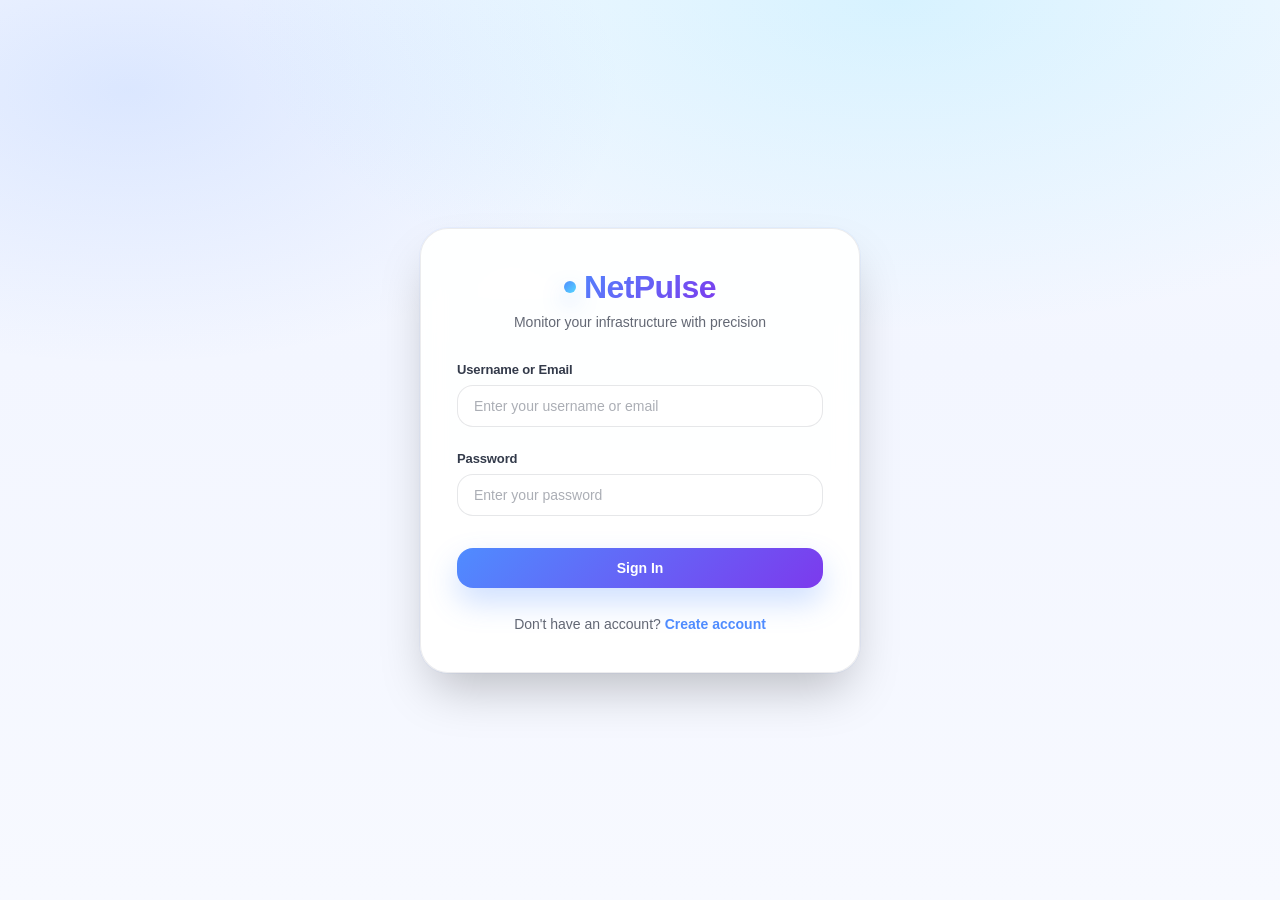
==== commit da19abfd: "feat: Professional UI overhaul - Unified design system - Redesigned login/register pages with glassm" ====
--- a/network-monitor/web/dashboard.html
+++ b/network-monitor/web/dashboard.html
@@ -15,16 +15,14 @@
             </div>
             <nav class="nav-links" aria-label="Dashboard navigation">
                 <a href="dashboard.html" class="active">Dashboard</a>
-                <a href="#topology">Topology</a>
+                <a href="#devices">Devices</a>
                 <a href="#alerts">Alerts</a>
-                <a href="#settings">Settings</a>
             </nav>
         </div>
 
         <div class="navbar-actions">
             <div class="user-summary">
                 <span id="username-display"></span>
-                <span id="email-display"></span>
                 <button class="logout-btn" onclick="logout()">Logout</button>
             </div>
         </div>
@@ -33,8 +31,9 @@
     <main class="dashboard-main">
         <section class="dashboard-hero">
             <div class="hero-copy">
-                <div class="dashboard-badge">SYSTEM OVERVIEW</div>
+                <div class="dashboard-badge">LIVE MONITORING</div>
                 <h1>Network Health Dashboard</h1>
+                <p>Real-time monitoring with configurable intervals</p>
             </div>
         </section>
 
@@ -42,71 +41,87 @@
             <article class="dashboard-card">
                 <div class="card-title">Total Devices</div>
                 <div class="card-value" id="total-devices">0</div>
-                <div class="card-note">Live</div>
+                <div class="card-note">Monitored</div>
             </article>
             <article class="dashboard-card">
                 <div class="card-title">UP</div>
                 <div class="card-value card-good" id="up-count">0</div>
-                <div class="card-note">0%</div>
+                <div class="card-note">Healthy</div>
             </article>
             <article class="dashboard-card">
                 <div class="card-title">DEGRADED</div>
                 <div class="card-value card-warn" id="degraded-count">0</div>
-                <div class="card-note">0%</div>
+                <div class="card-note">Performance Issues</div>
             </article>
             <article class="dashboard-card">
                 <div class="card-title">DOWN</div>
                 <div class="card-value card-bad" id="down-count">0</div>
-                <div class="card-note">0%</div>
+                <div class="card-note">Unreachable</div>
             </article>
         </section>
 
         <section class="control-grid">
-            <article class="info-card control-card">
+            <article class="info-card">
                 <div class="info-card-header">
                     <div>
                         <h2>Control Center</h2>
-                        <p>Manage monitoring status and interval settings.</p>
-                    </div>
-                    <div class="status-pill status-active">Active</div>
+                        <p>Start/stop monitoring and adjust check intervals</p>
+                    </div>
+                    <div class="status-pill status-inactive" id="monitor-status-pill">STOPPED</div>
                 </div>
                 <div class="control-body">
                     <div class="control-item">
-                        <label for="interval-input">CHECK INTERVAL</label>
-                        <select id="interval-input" class="select-input">
-                            <option value="5">5 Minutes</option>
-                            <option value="10">10 Minutes</option>
-                            <option value="15">15 Minutes</option>
-                            <option value="30">30 Minutes</option>
-                        </select>
+                        <label>Check Interval (seconds)</label>
+                        <div class="interval-presets">
+                            <button type="button" class="preset-btn" data-interval="5">5s</button>
+                            <button type="button" class="preset-btn" data-interval="10">10s</button>
+                            <button type="button" class="preset-btn" data-interval="30" class="active">30s</button>
+                            <button type="button" class="preset-btn" data-interval="60">60s</button>
+                        </div>
+                        <input type="number" id="interval-input" class="select-input" value="30" min="5" max="300" step="5">
                     </div>
                     <div class="control-actions">
-                        <button class="btn-start" onclick="startMonitoring()">Start</button>
-                        <button class="btn-stop" onclick="stopMonitoring()">Stop</button>
-                    </div>
-                </div>
-            </article>
-
-            <article class="info-card alert-card" id="alerts">
-                <div>
-                    <h2>Alert Notifications</h2>
-                    <p>Save the email address that will receive alert notifications.</p>
-                </div>
-                <div class="alert-form">
-                    <input type="email" id="alert-email" class="alert-input" placeholder="admin@enterprise.com">
-                    <button class="btn-save" onclick="saveAlertEmail()">Save Alert Email</button>
+                        <button class="btn-start" onclick="startMonitoring()">Start Monitoring</button>
+                        <button class="btn-stop" onclick="stopMonitoring()">Stop Monitoring</button>
+                    </div>
+                </div>
+            </article>
+
+            <article class="info-card" id="alerts">
+                <div class="info-card-header">
+                    <div>
+                        <h2>Alert Configuration</h2>
+                        <p>Email notifications for device status changes</p>
+                    </div>
+                </div>
+                <div class="control-body">
+                    <div class="control-item">
+                        <label for="alert-email">Alert Email Address</label>
+                        <input type="email" id="alert-email" class="alert-input" placeholder="your-email@example.com">
+                    </div>
+                    <div class="control-item">
+                        <label>Additional Alert Emails</label>
+                        <div id="alert-emails-list">
+                            <div class="loading">Loading emails...</div>
+                        </div>
+                    </div>
+                    <div class="control-actions">
+                        <button class="btn-save" onclick="saveAlertEmail()">Save Alert Email</button>
+                        <button class="btn-start" onclick="testAlertEmails()" style="background: linear-gradient(135deg, #3b82f6, #2563eb);">Send Test Alert</button>
+                    </div>
+                    <small class="input-hint">Alerts are sent immediately when a device goes DOWN or becomes DEGRADED</small>
                 </div>
             </article>
         </section>
 
-        <section class="device-section">
+        <section class="device-section" id="devices">
             <div class="section-header">
                 <div>
-                    <h2>Devices Management</h2>
+                    <h2>Devices</h2>
                     <p>Showing <span id="device-count">0</span> devices</p>
                 </div>
                 <div class="search-group">
-                    <input type="text" id="device-search" class="search-input" placeholder="Search devices..." oninput="filterDevices()">
+                    <input type="text" id="device-search" class="search-input" placeholder="Search by name, IP, or group...">
                     <button class="refresh-btn" onclick="loadDevices()">Refresh</button>
                     <button class="add-btn" onclick="openAddModal()">Add Device</button>
                 </div>
@@ -117,27 +132,27 @@
         </section>
     </main>
 
-    <!-- Add/Edit Modal -->
+    <!-- Device Modal -->
     <div id="modal" class="modal">
         <div class="modal-content">
             <h3 id="modal-title">Add Device</h3>
-            <input type="text" id="device-name" placeholder="Device Name">
-            <input type="text" id="device-ip" placeholder="IP Address">
-            <input type="text" id="device-group" placeholder="Group (e.g., MTN, Airtel)">
+            <input type="text" id="device-name" placeholder="Device Name" autocomplete="off">
+            <input type="text" id="device-ip" placeholder="IP Address" autocomplete="off">
+            <input type="text" id="device-group" placeholder="Group (optional)" autocomplete="off">
             <div class="modal-buttons">
                 <button class="cancel-btn" onclick="closeModal()">Cancel</button>
-                <button class="save-btn" onclick="saveDevice()">Save</button>
+                <button class="save-btn" onclick="saveDevice()">Save Device</button>
             </div>
         </div>
     </div>
-    
+
     <script>
         const API_URL = 'http://localhost:8000/api';
         let token = null;
         let user = null;
         let editingDeviceId = null;
-        
-        // Check authentication on load
+        let refreshInterval = null;
+
         function checkAuth() {
             token = localStorage.getItem('netpulse_token');
             const userStr = localStorage.getItem('netpulse_user');
@@ -149,17 +164,13 @@
             
             user = JSON.parse(userStr);
             document.getElementById('username-display').textContent = user.username;
+            
             if (user.alert_email) {
                 document.getElementById('alert-email').value = user.alert_email;
-                const emailDisplay = document.getElementById('email-display');
-                if (emailDisplay) {
-                    emailDisplay.textContent = user.alert_email;
-                }
             }
             return true;
         }
-        
-        // Logout
+
         async function logout() {
             try {
                 await fetch(`${API_URL}/auth/logout?token=${token}`, { method: 'POST' });
@@ -168,11 +179,13 @@
             localStorage.removeItem('netpulse_user');
             window.location.href = 'login.html';
         }
-        
-        // Save alert email
+
         async function saveAlertEmail() {
             const alertEmail = document.getElementById('alert-email').value;
-            if (!alertEmail) return;
+            if (!alertEmail) {
+                alert('Please enter an email address');
+                return;
+            }
             
             try {
                 const response = await fetch(`${API_URL}/user/alert-email?token=${token}&alert_email=${encodeURIComponent(alertEmail)}`, {
@@ -185,60 +198,52 @@
                 }
                 user.alert_email = alertEmail;
                 localStorage.setItem('netpulse_user', JSON.stringify(user));
-                const emailDisplay = document.getElementById('email-display');
-                if (emailDisplay) {
-                    emailDisplay.textContent = alertEmail;
-                }
-                alert('✅ Alert email saved!');
+                alert('Alert email saved successfully');
             } catch (error) {
                 alert('Error saving alert email');
             }
         }
-        
-        // Start monitoring
+
         async function startMonitoring() {
             const interval = document.getElementById('interval-input').value;
             try {
                 const response = await fetch(`${API_URL}/monitoring/start?interval=${interval}`, { method: 'POST' });
                 if (response.ok) {
-                    alert('Monitoring started!');
+                    alert('Monitoring started');
                     updateMonitoringStatus();
                 }
             } catch (error) {
                 alert('Error starting monitoring');
             }
         }
-        
-        // Stop monitoring
+
         async function stopMonitoring() {
             try {
                 const response = await fetch(`${API_URL}/monitoring/stop`, { method: 'POST' });
                 if (response.ok) {
-                    alert('Monitoring stopped!');
+                    alert('Monitoring stopped');
                     updateMonitoringStatus();
                 }
             } catch (error) {
                 alert('Error stopping monitoring');
             }
         }
-        
-        // Update monitoring status display
+
         async function updateMonitoringStatus() {
             try {
                 const response = await fetch(`${API_URL}/monitoring/status`);
                 const status = await response.json();
-                const statusSpan = document.getElementById('monitor-status');
+                const pill = document.getElementById('monitor-status-pill');
                 if (status.running) {
-                    statusSpan.textContent = 'RUNNING';
-                    statusSpan.className = 'status-badge status-running';
+                    pill.textContent = 'RUNNING';
+                    pill.className = 'status-pill status-active';
                 } else {
-                    statusSpan.textContent = 'STOPPED';
-                    statusSpan.className = 'status-badge status-stopped';
+                    pill.textContent = 'STOPPED';
+                    pill.className = 'status-pill status-inactive';
                 }
             } catch (e) {}
         }
-        
-        // Load devices
+
         async function loadDevices() {
             try {
                 const response = await fetch(`${API_URL}/user/devices?token=${token}`);
@@ -252,67 +257,59 @@
                 document.getElementById('devices-table').innerHTML = `<div class="error-msg">Failed to load devices: ${escapeHtml(error.message)}</div>`;
             }
         }
-        
-        // Update stats
+
         function updateStats(devices) {
             let up = 0, degraded = 0, down = 0;
             for (const d of devices) {
-                if (d.status === 'UP') up++;
-                else if (d.status === 'DEGRADED') degraded++;
-                else if (d.status === 'DOWN') down++;
+                const status = (d.status || 'UNKNOWN').toUpperCase();
+                if (status === 'UP') up++;
+                else if (status === 'DEGRADED') degraded++;
+                else if (status === 'DOWN') down++;
             }
             document.getElementById('total-devices').textContent = devices.length;
             document.getElementById('up-count').textContent = up;
             document.getElementById('degraded-count').textContent = degraded;
             document.getElementById('down-count').textContent = down;
         }
-        
-        // Filter devices by search query
-        function filterDevices() {
-            loadDevices();
-        }
-        
-        // Display devices
+
         function displayDevices(devices) {
-            const query = document.getElementById('device-search')?.value.trim().toLowerCase();
+            const searchInput = document.getElementById('device-search');
+            const query = searchInput ? searchInput.value.trim().toLowerCase() : '';
+            
             let filtered = devices;
             if (query) {
                 filtered = devices.filter(d => {
-                    const name = (d.name || d.device_name || '').toString().toLowerCase();
-                    const ip = (d.ip_address || d.ip || '').toString().toLowerCase();
-                    const group = (d.device_group || 'Default').toString().toLowerCase();
+                    const name = (d.name || '').toLowerCase();
+                    const ip = (d.ip_address || d.ip || '').toLowerCase();
+                    const group = (d.device_group || 'Default').toLowerCase();
                     return name.includes(query) || ip.includes(query) || group.includes(query);
                 });
             }
+            
             document.getElementById('device-count').textContent = filtered.length;
             
             if (filtered.length === 0) {
-                document.getElementById('devices-table').innerHTML = '<div class="loading">No devices in this group. Click "Add Device" to add one.</div>';
+                document.getElementById('devices-table').innerHTML = '<div class="loading">No devices found. Click "Add Device" to get started.</div>';
                 return;
             }
             
-            const groupColors = { MTN: '#ff9800', Airtel: '#e91e63', Glo: '#4caf50', '9mobile': '#2196f3', Gateway: '#9c27b0', DNS: '#00bcd4' };
-            
-            let html = `<table><thead><tr><th>Group</th><th>Name</th><th>IP</th><th>Status</th><th>Latency</th><th>Last Check</th><th>Downtime</th><th>Actions</th></tr></thead><tbody>`;
+            let html = `<table><thead><tr><th>Group</th><th>Name</th><th>IP Address</th><th>Status</th><th>Latency</th><th>Last Check</th><th>Actions</th></tr></thead><tbody>`;
             
             for (const d of filtered) {
                 const group = d.device_group || 'Default';
                 const ip = d.ip_address || d.ip || 'N/A';
-                const groupColor = groupColors[group] || '#6b7280';
                 const statusText = d.status || 'UNKNOWN';
                 const statusClass = `status-${statusText.toLowerCase()}`;
                 const latency = d.latency_ms ? `${d.latency_ms.toFixed(1)}ms` : 'N/A';
                 const lastCheck = d.last_check ? new Date(d.last_check).toLocaleTimeString() : 'Never';
-                const downtime = d.downtime_display || '-';
                 
                 html += `<tr>
-                    <td><span class="group-badge" style="background: ${groupColor}; color: white;">${escapeHtml(group)}</span></td>
+                    <td><span class="group-badge">${escapeHtml(group)}</span></td>
                     <td><strong>${escapeHtml(d.name)}</strong></td>
                     <td>${escapeHtml(ip)}</td>
                     <td><span class="status-badge-sm ${statusClass}">${escapeHtml(statusText)}</span></td>
                     <td>${latency}</td>
                     <td>${lastCheck}</td>
-                    <td>${downtime}</td>
                     <td>
                         <button class="action-btn edit-btn" onclick="openEditModal('${d.device_id}', '${escapeHtml(d.name)}', '${escapeHtml(ip)}', '${escapeHtml(group)}')">Edit</button>
                         <button class="action-btn delete-btn" onclick="deleteDevice('${d.device_id}')">Delete</button>
@@ -322,7 +319,7 @@
             html += `</tbody></table>`;
             document.getElementById('devices-table').innerHTML = html;
         }
-        
+
         function escapeHtml(str) { 
             if (!str) return '';
             return str.replace(/[&<>]/g, function(m) { 
@@ -330,7 +327,7 @@
                 return escapes[m];
             }); 
         }
-        
+
         function openAddModal() {
             editingDeviceId = null;
             document.getElementById('modal-title').textContent = 'Add Device';
@@ -339,7 +336,7 @@
             document.getElementById('device-group').value = '';
             document.getElementById('modal').style.display = 'flex';
         }
-        
+
         function openEditModal(id, name, ip, group) {
             editingDeviceId = id;
             document.getElementById('modal-title').textContent = 'Edit Device';
@@ -348,20 +345,24 @@
             document.getElementById('device-group').value = group;
             document.getElementById('modal').style.display = 'flex';
         }
-        
+
         async function saveDevice() {
             const name = document.getElementById('device-name').value.trim();
             const ip = document.getElementById('device-ip').value.trim();
             const group = document.getElementById('device-group').value.trim() || 'Default';
-            if (!name || !ip) { alert('Please enter name and IP'); return; }
+            
+            if (!name || !ip) { 
+                alert('Please enter both name and IP address'); 
+                return; 
+            }
             
             try {
                 if (editingDeviceId) {
                     await fetch(`${API_URL}/user/devices/${editingDeviceId}?token=${token}&name=${encodeURIComponent(name)}&ip=${encodeURIComponent(ip)}&group=${encodeURIComponent(group)}`, { method: 'PUT' });
-                    alert('✅ Device updated!');
+                    alert('Device updated successfully');
                 } else {
                     await fetch(`${API_URL}/user/devices?token=${token}&name=${encodeURIComponent(name)}&ip=${encodeURIComponent(ip)}&group=${encodeURIComponent(group)}`, { method: 'POST' });
-                    alert('✅ Device added!');
+                    alert('Device added successfully');
                 }
                 closeModal();
                 loadDevices();
@@ -369,38 +370,55 @@
                 alert('Error saving device');
             }
         }
-        
+
         async function deleteDevice(id) {
-            if (!confirm('Delete this device?')) return;
+            if (!confirm('Are you sure you want to delete this device?')) return;
             try {
                 await fetch(`${API_URL}/user/devices/${id}?token=${token}`, { method: 'DELETE' });
-                alert('✅ Device deleted!');
+                alert('Device deleted successfully');
                 loadDevices();
             } catch (error) {
                 alert('Error deleting device');
             }
         }
-        
+
         function closeModal() {
             document.getElementById('modal').style.display = 'none';
             editingDeviceId = null;
         }
-        
-        // Auto refresh
-        let refreshInterval;
+
         function startAutoRefresh() {
             if (refreshInterval) clearInterval(refreshInterval);
-            refreshInterval = setInterval(() => { loadDevices(); updateMonitoringStatus(); }, 5000);
-        }
-        
+            refreshInterval = setInterval(() => { 
+                loadDevices(); 
+                updateMonitoringStatus(); 
+            }, 5000);
+        }
+
+        // Event listeners
+        document.getElementById('device-search').addEventListener('input', function() {
+            loadDevices();
+        });
+
+        document.querySelectorAll('.preset-btn').forEach(btn => {
+            btn.addEventListener('click', function() {
+                const interval = this.getAttribute('data-interval');
+                document.getElementById('interval-input').value = interval;
+                document.querySelectorAll('.preset-btn').forEach(b => b.classList.remove('active'));
+                this.classList.add('active');
+            });
+        });
+
         // Initialize
         if (checkAuth()) {
             loadDevices();
             updateMonitoringStatus();
             startAutoRefresh();
         }
-        
-        window.onclick = function(e) { if (e.target === document.getElementById('modal')) closeModal(); };
+
+        window.onclick = function(e) { 
+            if (e.target === document.getElementById('modal')) closeModal(); 
+        };
     </script>
 </body>
 </html>
--- a/network-monitor/web/styles.css
+++ b/network-monitor/web/styles.css
@@ -2101,4 +2101,524 @@
     .control-actions {
         justify-content: center;
     }
+}
+/* ============================================
+   UNIFIED AUTH PAGES - Premium Glassmorphism Design
+   ============================================ */
+
+/* Auth body - matches landing page background */
+.auth-body {
+    background: radial-gradient(1200px 600px at 70% 0%, rgba(86, 215, 255, 0.20) 0%, rgba(255, 255, 255, 0) 55%),
+                radial-gradient(900px 500px at 10% 10%, rgba(79, 140, 255, 0.16) 0%, rgba(255, 255, 255, 0) 55%),
+                linear-gradient(180deg, #f7f9ff 0%, #f3f6ff 40%, #f7f9ff 100%);
+    min-height: 100vh;
+    display: flex;
+    justify-content: center;
+    align-items: center;
+    padding: 20px;
+    font-family: -apple-system, BlinkMacSystemFont, 'Segoe UI', Roboto, Oxygen, Ubuntu, sans-serif;
+}
+
+/* Glassmorphism auth container */
+.auth-container {
+    max-width: 440px;
+    width: 100%;
+    background: rgba(255, 255, 255, 0.92);
+    backdrop-filter: blur(12px);
+    border-radius: 28px;
+    border: 1px solid rgba(15, 23, 42, 0.08);
+    box-shadow: 0 25px 50px -12px rgba(0, 0, 0, 0.25), 0 0 0 1px rgba(79, 140, 255, 0.05);
+    padding: 40px 36px;
+    transition: transform 0.2s ease, box-shadow 0.2s ease;
+}
+
+.auth-container:hover {
+    box-shadow: 0 30px 60px -12px rgba(0, 0, 0, 0.3);
+}
+
+/* Logo styling - matches landing page */
+.auth-container .logo {
+    text-align: center;
+    margin-bottom: 32px;
+}
+
+.auth-container .logo h1 {
+    font-size: 32px;
+    font-weight: 700;
+    letter-spacing: -0.02em;
+    background: linear-gradient(135deg, #4f8cff 0%, #7c3aed 100%);
+    -webkit-background-clip: text;
+    -webkit-text-fill-color: transparent;
+    background-clip: text;
+    display: inline-flex;
+    align-items: center;
+    gap: 8px;
+}
+
+.auth-container .logo p {
+    color: rgba(15, 23, 42, 0.65);
+    font-size: 14px;
+    margin-top: 8px;
+    font-weight: 500;
+}
+
+/* Form groups with modern styling */
+.auth-container .form-group {
+    margin-bottom: 24px;
+}
+
+.auth-container label {
+    display: block;
+    margin-bottom: 8px;
+    color: rgba(15, 23, 42, 0.85);
+    font-weight: 600;
+    font-size: 13px;
+    letter-spacing: -0.01em;
+}
+
+.auth-container input {
+    width: 100%;
+    padding: 12px 16px;
+    background: rgba(255, 255, 255, 0.95);
+    border: 1.5px solid rgba(15, 23, 42, 0.1);
+    border-radius: 16px;
+    font-size: 14px;
+    transition: all 0.2s ease;
+    font-family: inherit;
+    color: #0f172a;
+}
+
+.auth-container input:focus {
+    outline: none;
+    border-color: #4f8cff;
+    box-shadow: 0 0 0 3px rgba(79, 140, 255, 0.1);
+    background: white;
+}
+
+.auth-container input::placeholder {
+    color: rgba(15, 23, 42, 0.35);
+}
+
+/* Button styling - matches landing page lp-btn-primary */
+.auth-container button {
+    width: 100%;
+    padding: 12px 18px;
+    background: linear-gradient(135deg, #4f8cff 0%, #7c3aed 100%);
+    color: white;
+    border: none;
+    border-radius: 16px;
+    font-size: 14px;
+    font-weight: 600;
+    cursor: pointer;
+    transition: all 0.2s ease;
+    box-shadow: 0 14px 30px rgba(79, 140, 255, 0.28);
+    margin-top: 8px;
+}
+
+.auth-container button:hover {
+    transform: translateY(-1px);
+    box-shadow: 0 16px 40px rgba(79, 140, 255, 0.34);
+}
+
+.auth-container button:active {
+    transform: translateY(1px);
+}
+
+/* Auth link styling */
+.auth-link {
+    text-align: center;
+    margin-top: 28px;
+    color: rgba(15, 23, 42, 0.65);
+    font-size: 14px;
+    font-weight: 500;
+}
+
+.auth-link a {
+    color: #4f8cff;
+    text-decoration: none;
+    font-weight: 600;
+    transition: color 0.2s ease;
+}
+
+.auth-link a:hover {
+    color: #7c3aed;
+    text-decoration: underline;
+}
+
+/* Message styling - matches design system */
+.auth-container .error,
+.auth-container .success {
+    padding: 12px 16px;
+    border-radius: 14px;
+    margin-bottom: 24px;
+    text-align: center;
+    font-size: 13px;
+    font-weight: 500;
+    animation: slideIn 0.3s ease;
+}
+
+.auth-container .error {
+    background: rgba(239, 68, 68, 0.12);
+    color: #b91c1c;
+    border: 1px solid rgba(239, 68, 68, 0.2);
+}
+
+.auth-container .success {
+    background: rgba(16, 185, 129, 0.12);
+    color: #065f46;
+    border: 1px solid rgba(16, 185, 129, 0.2);
+}
+
+@keyframes slideIn {
+    from {
+        opacity: 0;
+        transform: translateY(-10px);
+    }
+    to {
+        opacity: 1;
+        transform: translateY(0);
+    }
+}
+
+/* Responsive adjustments for auth pages */
+@media (max-width: 520px) {
+    .auth-container {
+        padding: 32px 24px;
+        margin: 16px;
+    }
+    
+    .auth-container .logo h1 {
+        font-size: 28px;
+    }
+}
+
+/* Focus visible for accessibility */
+.auth-container input:focus-visible,
+.auth-container button:focus-visible {
+    outline: 2px solid #4f8cff;
+    outline-offset: 2px;
+}
+/* ============================================
+   UNIFIED DASHBOARD DESIGN - Premium Glassmorphism
+   ============================================ */
+
+/* Dashboard body background */
+body:not(.lp-body):not(.auth-body) {
+    background: radial-gradient(1200px 600px at 70% 0%, rgba(86, 215, 255, 0.12) 0%, rgba(255, 255, 255, 0) 55%),
+                radial-gradient(900px 500px at 10% 10%, rgba(79, 140, 255, 0.10) 0%, rgba(255, 255, 255, 0) 55%),
+                linear-gradient(180deg, #f7f9ff 0%, #f3f6ff 40%, #f7f9ff 100%);
+}
+
+/* Navbar - glassmorphism */
+.navbar {
+    background: rgba(255, 255, 255, 0.92) !important;
+    backdrop-filter: blur(12px);
+    border-bottom: 1px solid rgba(15, 23, 42, 0.08);
+    padding: 16px 32px;
+    display: flex;
+    justify-content: space-between;
+    align-items: center;
+    flex-wrap: wrap;
+    gap: 16px;
+    position: sticky;
+    top: 0;
+    z-index: 50;
+}
+
+.navbar-left {
+    display: flex;
+    align-items: center;
+    gap: 32px;
+    flex-wrap: wrap;
+}
+
+.brand {
+    display: inline-flex;
+    align-items: center;
+    gap: 10px;
+    font-weight: 700;
+    letter-spacing: -0.02em;
+    color: #0f172a;
+    font-size: 18px;
+}
+
+.brand-dot {
+    width: 10px;
+    height: 10px;
+    border-radius: 999px;
+    background: linear-gradient(135deg, #4f8cff 0%, #56d7ff 100%);
+    box-shadow: 0 8px 16px rgba(79, 140, 255, 0.25);
+}
+
+.nav-links a {
+    color: rgba(15, 23, 42, 0.72) !important;
+    text-decoration: none;
+    font-weight: 600;
+    padding: 8px 16px;
+    border-radius: 12px;
+    transition: all 0.2s ease;
+    font-size: 14px;
+}
+
+.nav-links a:hover {
+    color: #0f172a !important;
+    background: rgba(79, 140, 255, 0.1);
+}
+
+.nav-links a.active {
+    color: #4f8cff !important;
+    background: rgba(79, 140, 255, 0.12);
+}
+
+.user-summary {
+    background: rgba(79, 140, 255, 0.08);
+    padding: 6px 16px;
+    border-radius: 40px;
+    border: 1px solid rgba(79, 140, 255, 0.15);
+}
+
+#username-display {
+    font-weight: 600;
+    font-size: 13px;
+    color: #0f172a;
+    background: transparent !important;
+    padding: 0 !important;
+}
+
+#email-display {
+    font-size: 12px;
+    color: rgba(15, 23, 42, 0.6);
+}
+
+.logout-btn {
+    background: rgba(239, 68, 68, 0.1) !important;
+    color: #dc2626 !important;
+    border: 1px solid rgba(239, 68, 68, 0.2);
+    padding: 6px 14px;
+    border-radius: 10px;
+    cursor: pointer;
+    font-size: 13px;
+    font-weight: 600;
+    transition: all 0.2s ease;
+}
+
+.logout-btn:hover {
+    background: rgba(239, 68, 68, 0.2) !important;
+    transform: translateY(-1px);
+}
+
+/* Dashboard cards - glassmorphism */
+.dashboard-card, .info-card, .device-section {
+    background: rgba(255, 255, 255, 0.85) !important;
+    backdrop-filter: blur(8px);
+    border: 1px solid rgba(15, 23, 42, 0.08);
+    border-radius: 20px;
+    transition: all 0.2s ease;
+    box-shadow: 0 4px 12px rgba(0, 0, 0, 0.02);
+}
+
+.dashboard-card:hover, .info-card:hover {
+    transform: translateY(-2px);
+    box-shadow: 0 12px 24px rgba(0, 0, 0, 0.08);
+    background: rgba(255, 255, 255, 0.95) !important;
+}
+
+.dashboard-badge {
+    background: rgba(79, 140, 255, 0.12);
+    color: #4f8cff;
+}
+
+/* Buttons - unified */
+.btn-start {
+    background: linear-gradient(135deg, #4f8cff 0%, #7c3aed 100%) !important;
+    box-shadow: 0 4px 12px rgba(79, 140, 255, 0.3);
+}
+
+.btn-start:hover {
+    transform: translateY(-1px);
+    box-shadow: 0 8px 20px rgba(79, 140, 255, 0.4);
+}
+
+.btn-stop {
+    background: rgba(239, 68, 68, 0.9) !important;
+}
+
+.btn-stop:hover {
+    background: #dc2626 !important;
+    transform: translateY(-1px);
+}
+
+.add-btn {
+    background: linear-gradient(135deg, #4f8cff 0%, #7c3aed 100%) !important;
+}
+
+.add-btn:hover {
+    transform: translateY(-1px);
+    box-shadow: 0 4px 12px rgba(79, 140, 255, 0.3);
+}
+
+.refresh-btn {
+    background: rgba(255, 255, 255, 0.9);
+    color: #0f172a;
+    border: 1px solid rgba(15, 23, 42, 0.15);
+}
+
+.refresh-btn:hover {
+    background: white;
+    transform: translateY(-1px);
+}
+
+.btn-save {
+    background: linear-gradient(135deg, #10b981 0%, #059669 100%) !important;
+}
+
+/* Input fields */
+.select-input, .alert-input, .search-input {
+    border: 1.5px solid rgba(15, 23, 42, 0.1);
+    border-radius: 14px;
+    transition: all 0.2s ease;
+}
+
+.select-input:focus, .alert-input:focus, .search-input:focus {
+    outline: none;
+    border-color: #4f8cff;
+    box-shadow: 0 0 0 3px rgba(79, 140, 255, 0.1);
+}
+
+/* Status pills */
+.status-pill.status-inactive {
+    background: rgba(239, 68, 68, 0.1);
+    color: #dc2626;
+    border: 1px solid rgba(239, 68, 68, 0.2);
+}
+
+.status-pill.status-active {
+    background: rgba(16, 185, 129, 0.15);
+    color: #059669;
+    border: 1px solid rgba(16, 185, 129, 0.25);
+}
+
+/* Preset buttons */
+.preset-btn {
+    border-radius: 40px;
+    border: 1px solid rgba(15, 23, 42, 0.12);
+    background: white;
+    transition: all 0.2s ease;
+}
+
+.preset-btn:hover {
+    background: rgba(79, 140, 255, 0.1);
+    border-color: rgba(79, 140, 255, 0.3);
+}
+
+.preset-btn.active {
+    background: linear-gradient(135deg, #4f8cff 0%, #7c3aed 100%);
+    color: white;
+    border-color: transparent;
+}
+
+/* Table styling */
+th {
+    background: rgba(79, 140, 255, 0.04);
+    font-weight: 700;
+    font-size: 13px;
+    color: rgba(15, 23, 42, 0.8);
+}
+
+tr:hover {
+    background: rgba(79, 140, 255, 0.03);
+}
+
+/* Modal */
+.modal-content {
+    background: rgba(255, 255, 255, 0.98);
+    backdrop-filter: blur(12px);
+    border-radius: 24px;
+    border: 1px solid rgba(15, 23, 42, 0.1);
+    box-shadow: 0 25px 50px -12px rgba(0, 0, 0, 0.25);
+}
+
+.save-btn {
+    background: linear-gradient(135deg, #4f8cff 0%, #7c3aed 100%);
+}
+
+.cancel-btn {
+    background: rgba(15, 23, 42, 0.1);
+    color: #0f172a;
+}
+
+/* Improve existing dashboard responsiveness */
+@media (max-width: 1024px) {
+    .overview-grid {
+        grid-template-columns: repeat(2, 1fr) !important;
+    }
+    
+    .control-grid {
+        grid-template-columns: 1fr !important;
+    }
+}
+
+@media (max-width: 768px) {
+    .navbar {
+        padding: 16px 20px !important;
+    }
+    
+    .navbar-left {
+        flex-direction: column;
+        align-items: flex-start;
+        gap: 12px;
+    }
+    
+    .dashboard-main {
+        padding: 20px 16px !important;
+    }
+    
+    .hero-copy h1 {
+        font-size: 28px !important;
+    }
+    
+    .overview-grid {
+        grid-template-columns: 1fr !important;
+        gap: 12px !important;
+    }
+    
+    .section-header {
+        flex-direction: column;
+        align-items: stretch !important;
+    }
+    
+    .search-group {
+        flex-direction: column;
+    }
+    
+    .search-input {
+        width: 100%;
+    }
+}
+/* Additional dashboard improvements */
+.group-badge {
+    display: inline-block;
+    padding: 4px 10px;
+    border-radius: 12px;
+    font-size: 11px;
+    font-weight: 600;
+    background: rgba(79, 140, 255, 0.12);
+    color: #4f8cff;
+}
+
+.input-hint {
+    display: block;
+    font-size: 11px;
+    color: rgba(15, 23, 42, 0.5);
+    margin-top: 8px;
+}
+
+#device-search {
+    min-width: 240px;
+}
+
+@media (max-width: 768px) {
+    #device-search {
+        min-width: auto;
+    }
 }
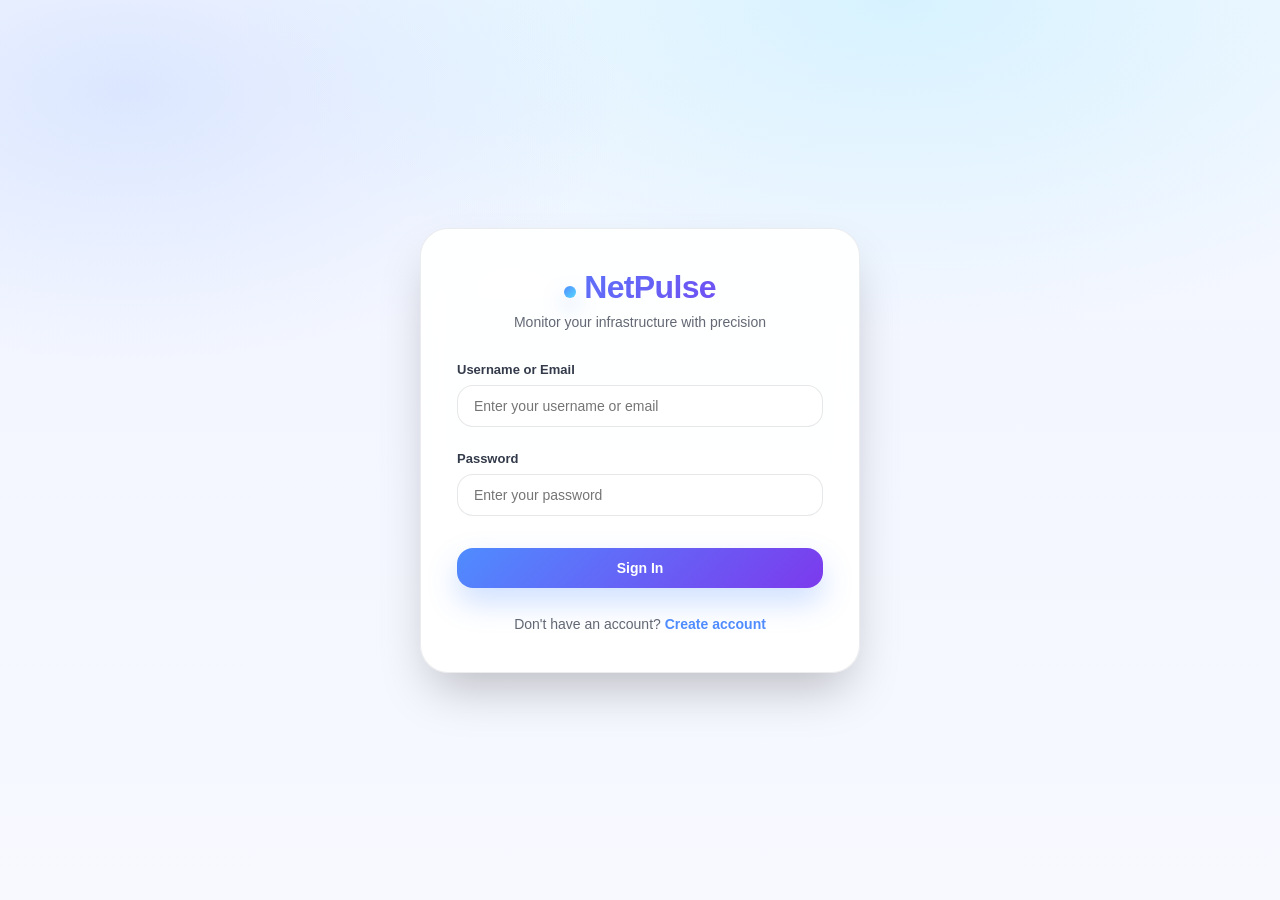
==== commit b121869f: "refactor: Professional dashboard redesign with improved device table, filter chips, and unified glas" ====
--- a/network-monitor/web/dashboard.html
+++ b/network-monitor/web/dashboard.html
@@ -65,7 +65,7 @@
                 <div class="info-card-header">
                     <div>
                         <h2>Control Center</h2>
-                        <p>Start/stop monitoring and adjust check intervals</p>
+                        <p>Start or stop monitoring and adjust check intervals</p>
                     </div>
                     <div class="status-pill status-inactive" id="monitor-status-pill">STOPPED</div>
                 </div>
@@ -97,16 +97,16 @@
                 <div class="control-body">
                     <div class="control-item">
                         <label for="alert-email">Alert Email Address</label>
-                        <input type="email" id="alert-email" class="alert-input" placeholder="your-email@example.com">
-                    </div>
-                    <div class="control-item">
-                        <label>Additional Alert Emails</label>
-                        <div id="alert-emails-list">
-                            <div class="loading">Loading emails...</div>
+                        <div style="display: flex; gap: 10px;">
+                            <input type="email" id="alert-email" class="alert-input" placeholder="your-email@example.com" style="flex: 1;">
+                            <button class="btn-save" onclick="saveAlertEmail()" style="width: auto;">Save</button>
+                            <button class="btn-stop" onclick="removeAlertEmail()" style="background: #ef4444; width: auto;">Remove</button>
                         </div>
                     </div>
-                    <div class="control-actions">
-                        <button class="btn-save" onclick="saveAlertEmail()">Save Alert Email</button>
+                    <div id="current-email-display" style="display: none; margin-top: 10px; padding: 10px; background: rgba(16, 185, 129, 0.1); border-radius: 8px;">
+                        <strong>Current alert email:</strong> <span id="current-alert-email"></span>
+                    </div>
+                    <div class="control-actions" style="margin-top: 10px;">
                         <button class="btn-start" onclick="testAlertEmails()" style="background: linear-gradient(135deg, #3b82f6, #2563eb);">Send Test Alert</button>
                     </div>
                     <small class="input-hint">Alerts are sent immediately when a device goes DOWN or becomes DEGRADED</small>
@@ -114,22 +114,37 @@
             </article>
         </section>
 
-        <section class="device-section" id="devices">
-            <div class="section-header">
+        <!-- Professional Devices Section -->
+        <div class="device-card">
+            <div class="device-card-header">
                 <div>
-                    <h2>Devices</h2>
-                    <p>Showing <span id="device-count">0</span> devices</p>
-                </div>
-                <div class="search-group">
-                    <input type="text" id="device-search" class="search-input" placeholder="Search by name, IP, or group...">
+                    <h2>Network Devices</h2>
+                    <p>Manage and monitor all connected devices</p>
+                </div>
+                <div class="device-actions-bar">
+                    <div class="search-wrapper">
+                        <input type="text" id="device-search" class="search-input" placeholder="Search by name, IP, or group">
+                    </div>
                     <button class="refresh-btn" onclick="loadDevices()">Refresh</button>
                     <button class="add-btn" onclick="openAddModal()">Add Device</button>
                 </div>
             </div>
-            <div id="devices-table">
-                <div class="loading">Loading devices...</div>
-            </div>
-        </section>
+
+            <!-- Filter chips -->
+            <div class="filter-chips">
+                <button class="filter-chip active" data-filter="all">All Devices</button>
+                <button class="filter-chip" data-filter="UP">UP</button>
+                <button class="filter-chip" data-filter="DEGRADED">Degraded</button>
+                <button class="filter-chip" data-filter="DOWN">Down</button>
+            </div>
+
+            <!-- Devices table container -->
+            <div class="table-wrapper">
+                <div id="devices-table">
+                    <div class="loading-state">Loading devices...</div>
+                </div>
+            </div>
+        </div>
     </main>
 
     <!-- Device Modal -->
@@ -164,11 +179,29 @@
             
             user = JSON.parse(userStr);
             document.getElementById('username-display').textContent = user.username;
-            
-            if (user.alert_email) {
-                document.getElementById('alert-email').value = user.alert_email;
-            }
+            loadCurrentAlertEmail();
             return true;
+        }
+
+        async function loadCurrentAlertEmail() {
+            try {
+                const response = await fetch(`${API_URL}/user/alert-emails?token=${token}`);
+                const data = await response.json();
+                
+                if (data.alert_emails && data.alert_emails.length > 0) {
+                    const savedEmail = data.alert_emails[0];
+                    document.getElementById('alert-email').value = savedEmail;
+                    document.getElementById('current-alert-email').textContent = savedEmail;
+                    document.getElementById('current-email-display').style.display = 'block';
+                    user.alert_email = savedEmail;
+                    localStorage.setItem('netpulse_user', JSON.stringify(user));
+                } else {
+                    document.getElementById('alert-email').value = '';
+                    document.getElementById('current-email-display').style.display = 'none';
+                }
+            } catch (error) {
+                console.error('Error loading alert email:', error);
+            }
         }
 
         async function logout() {
@@ -181,9 +214,15 @@
         }
 
         async function saveAlertEmail() {
-            const alertEmail = document.getElementById('alert-email').value;
+            const alertEmail = document.getElementById('alert-email').value.trim();
             if (!alertEmail) {
                 alert('Please enter an email address');
+                return;
+            }
+            
+            const emailRegex = /^[^\s@]+@[^\s@]+\.[^\s@]+$/;
+            if (!emailRegex.test(alertEmail)) {
+                alert('Please enter a valid email address');
                 return;
             }
             
@@ -192,25 +231,73 @@
                     method: 'POST'
                 });
                 const data = await response.json();
-                if (!response.ok || !data.success) {
-                    alert('Error saving alert email');
-                    return;
-                }
-                user.alert_email = alertEmail;
-                localStorage.setItem('netpulse_user', JSON.stringify(user));
-                alert('Alert email saved successfully');
+                if (data.success) {
+                    user.alert_email = alertEmail;
+                    localStorage.setItem('netpulse_user', JSON.stringify(user));
+                    document.getElementById('current-alert-email').textContent = alertEmail;
+                    document.getElementById('current-email-display').style.display = 'block';
+                    alert('Alert email saved successfully');
+                } else {
+                    alert('Error saving alert email: ' + (data.message || 'Unknown error'));
+                }
             } catch (error) {
                 alert('Error saving alert email');
+            }
+        }
+
+        async function removeAlertEmail() {
+            const currentEmail = document.getElementById('alert-email').value.trim();
+            if (!currentEmail) {
+                alert('No email to remove');
+                return;
+            }
+            
+            if (!confirm(`Remove ${currentEmail} from alert notifications?`)) return;
+            
+            try {
+                const response = await fetch(`${API_URL}/user/alert-email?token=${token}&alert_email=${encodeURIComponent(currentEmail)}`, {
+                    method: 'DELETE'
+                });
+                const data = await response.json();
+                if (data.success) {
+                    user.alert_email = null;
+                    localStorage.setItem('netpulse_user', JSON.stringify(user));
+                    document.getElementById('alert-email').value = '';
+                    document.getElementById('current-email-display').style.display = 'none';
+                    alert('Alert email removed successfully');
+                } else {
+                    alert('Failed to remove alert email: ' + (data.message || 'Unknown error'));
+                }
+            } catch (error) {
+                alert('Error removing alert email');
+            }
+        }
+
+        async function testAlertEmails() {
+            try {
+                const response = await fetch(`${API_URL}/user/alert-emails/test?token=${token}`, {
+                    method: 'POST'
+                });
+                const data = await response.json();
+                if (data.success) {
+                    alert('Test alert sent successfully');
+                } else {
+                    alert('Failed to send test alert');
+                }
+            } catch (error) {
+                alert('Error sending test alert');
             }
         }
 
         async function startMonitoring() {
             const interval = document.getElementById('interval-input').value;
             try {
-                const response = await fetch(`${API_URL}/monitoring/start?interval=${interval}`, { method: 'POST' });
+                const response = await fetch(`${API_URL}/monitoring/start?token=${token}&interval=${interval}`, { method: 'POST' });
                 if (response.ok) {
                     alert('Monitoring started');
                     updateMonitoringStatus();
+                } else {
+                    alert('Failed to start monitoring');
                 }
             } catch (error) {
                 alert('Error starting monitoring');
@@ -219,10 +306,12 @@
 
         async function stopMonitoring() {
             try {
-                const response = await fetch(`${API_URL}/monitoring/stop`, { method: 'POST' });
+                const response = await fetch(`${API_URL}/monitoring/stop?token=${token}`, { method: 'POST' });
                 if (response.ok) {
                     alert('Monitoring stopped');
                     updateMonitoringStatus();
+                } else {
+                    alert('Failed to stop monitoring');
                 }
             } catch (error) {
                 alert('Error stopping monitoring');
@@ -231,7 +320,7 @@
 
         async function updateMonitoringStatus() {
             try {
-                const response = await fetch(`${API_URL}/monitoring/status`);
+                const response = await fetch(`${API_URL}/monitoring/status?token=${token}`);
                 const status = await response.json();
                 const pill = document.getElementById('monitor-status-pill');
                 if (status.running) {
@@ -245,6 +334,11 @@
         }
 
         async function loadDevices() {
+            if (!token) {
+                window.location.href = 'login.html';
+                return;
+            }
+            
             try {
                 const response = await fetch(`${API_URL}/user/devices?token=${token}`);
                 const data = await response.json();
@@ -254,7 +348,7 @@
                 displayDevices(data);
                 updateStats(data);
             } catch (error) {
-                document.getElementById('devices-table').innerHTML = `<div class="error-msg">Failed to load devices: ${escapeHtml(error.message)}</div>`;
+                document.getElementById('devices-table').innerHTML = `<div class="error-state">Failed to load devices: ${escapeHtml(error.message)}</div>`;
             }
         }
 
@@ -272,13 +366,28 @@
             document.getElementById('down-count').textContent = down;
         }
 
+        function setupFilterChips() {
+            const chips = document.querySelectorAll('.filter-chip');
+            chips.forEach(chip => {
+                chip.addEventListener('click', function() {
+                    chips.forEach(c => c.classList.remove('active'));
+                    this.classList.add('active');
+                    loadDevices();
+                });
+            });
+        }
+
         function displayDevices(devices) {
             const searchInput = document.getElementById('device-search');
             const query = searchInput ? searchInput.value.trim().toLowerCase() : '';
             
+            const activeFilter = document.querySelector('.filter-chip.active');
+            const statusFilter = activeFilter ? activeFilter.getAttribute('data-filter') : 'all';
+            
             let filtered = devices;
+            
             if (query) {
-                filtered = devices.filter(d => {
+                filtered = filtered.filter(d => {
                     const name = (d.name || '').toLowerCase();
                     const ip = (d.ip_address || d.ip || '').toLowerCase();
                     const group = (d.device_group || 'Default').toLowerCase();
@@ -286,33 +395,58 @@
                 });
             }
             
-            document.getElementById('device-count').textContent = filtered.length;
+            if (statusFilter && statusFilter !== 'all') {
+                filtered = filtered.filter(d => {
+                    const status = (d.status || 'UNKNOWN').toUpperCase();
+                    return status === statusFilter.toUpperCase();
+                });
+            }
+            
+            const deviceCountSpan = document.getElementById('device-count');
+            if (deviceCountSpan) deviceCountSpan.textContent = filtered.length;
             
             if (filtered.length === 0) {
-                document.getElementById('devices-table').innerHTML = '<div class="loading">No devices found. Click "Add Device" to get started.</div>';
+                document.getElementById('devices-table').innerHTML = '<div class="empty-state">No devices found. Click "Add Device" to get started.</div>';
                 return;
             }
             
-            let html = `<table><thead><tr><th>Group</th><th>Name</th><th>IP Address</th><th>Status</th><th>Latency</th><th>Last Check</th><th>Actions</th></tr></thead><tbody>`;
+            let html = `<table class="device-table">
+                <thead>
+                    <tr>
+                        <th>Group</th>
+                        <th>Device</th>
+                        <th>Status</th>
+                        <th>Latency</th>
+                        <th>Last Check</th>
+                        <th>Actions</th>
+                    </tr>
+                </thead>
+                <tbody>`;
             
             for (const d of filtered) {
                 const group = d.device_group || 'Default';
                 const ip = d.ip_address || d.ip || 'N/A';
                 const statusText = d.status || 'UNKNOWN';
-                const statusClass = `status-${statusText.toLowerCase()}`;
-                const latency = d.latency_ms ? `${d.latency_ms.toFixed(1)}ms` : 'N/A';
-                const lastCheck = d.last_check ? new Date(d.last_check).toLocaleTimeString() : 'Never';
+                let statusClass = 'status-unknown';
+                if (statusText === 'UP') statusClass = 'status-up';
+                else if (statusText === 'DEGRADED') statusClass = 'status-degraded';
+                else if (statusText === 'DOWN') statusClass = 'status-down';
+                
+                const latency = d.latency_ms ? `${d.latency_ms.toFixed(1)}ms` : '—';
+                const lastCheck = d.last_check ? new Date(d.last_check).toLocaleString() : 'Never';
                 
                 html += `<tr>
-                    <td><span class="group-badge">${escapeHtml(group)}</span></td>
-                    <td><strong>${escapeHtml(d.name)}</strong></td>
-                    <td>${escapeHtml(ip)}</td>
-                    <td><span class="status-badge-sm ${statusClass}">${escapeHtml(statusText)}</span></td>
-                    <td>${latency}</td>
-                    <td>${lastCheck}</td>
-                    <td>
-                        <button class="action-btn edit-btn" onclick="openEditModal('${d.device_id}', '${escapeHtml(d.name)}', '${escapeHtml(ip)}', '${escapeHtml(group)}')">Edit</button>
-                        <button class="action-btn delete-btn" onclick="deleteDevice('${d.device_id}')">Delete</button>
+                    <td data-label="Group"><span class="group-badge">${escapeHtml(group)}</span></td>
+                    <td data-label="Device">
+                        <div class="device-name">${escapeHtml(d.name)}</div>
+                        <div class="device-ip">${escapeHtml(ip)}</div>
+                    </td>
+                    <td data-label="Status"><span class="status-badge ${statusClass}">${escapeHtml(statusText)}</span></td>
+                    <td data-label="Latency" class="latency-value">${latency}</td>
+                    <td data-label="Last Check" class="last-check">${escapeHtml(lastCheck)}</td>
+                    <td data-label="Actions">
+                        <button class="action-btn edit" onclick="openEditModal('${d.device_id}', '${escapeHtml(d.name)}', '${escapeHtml(ip)}', '${escapeHtml(group)}')">Edit</button>
+                        <button class="action-btn delete" onclick="deleteDevice('${d.device_id}')">Delete</button>
                     </td>
                 </tr>`;
             }
@@ -395,7 +529,6 @@
             }, 5000);
         }
 
-        // Event listeners
         document.getElementById('device-search').addEventListener('input', function() {
             loadDevices();
         });
@@ -409,11 +542,11 @@
             });
         });
 
-        // Initialize
         if (checkAuth()) {
             loadDevices();
             updateMonitoringStatus();
             startAutoRefresh();
+            setupFilterChips();
         }
 
         window.onclick = function(e) { 
@@ -421,4 +554,4 @@
         };
     </script>
 </body>
-</html>+</html>
--- a/network-monitor/web/styles.css
+++ b/network-monitor/web/styles.css
@@ -14,10 +14,14 @@
     min-height: 100vh;
 }
 
+/* ============================================
+   Landing Page Styles (lp-*)
+   ============================================ */
+
 .lp-body {
     background: radial-gradient(1200px 600px at 70% 0%, rgba(86, 215, 255, 0.20) 0%, rgba(255, 255, 255, 0) 55%),
-        radial-gradient(900px 500px at 10% 10%, rgba(79, 140, 255, 0.16) 0%, rgba(255, 255, 255, 0) 55%),
-        linear-gradient(180deg, #f7f9ff 0%, #f3f6ff 40%, #f7f9ff 100%);
+                radial-gradient(900px 500px at 10% 10%, rgba(79, 140, 255, 0.16) 0%, rgba(255, 255, 255, 0) 55%),
+                linear-gradient(180deg, #f7f9ff 0%, #f3f6ff 40%, #f7f9ff 100%);
     color: #0f172a;
 }
 
@@ -117,12 +121,7 @@
     font-weight: 600;
     text-decoration: none;
     border: 1px solid transparent;
-    transition: transform 0.15s ease, box-shadow 0.15s ease, background 0.15s ease, border-color 0.15s ease;
-    user-select: none;
-}
-
-.lp-btn:active {
-    transform: translateY(1px);
+    transition: transform 0.15s ease, box-shadow 0.15s ease;
 }
 
 .lp-btn-primary {
@@ -146,25 +145,12 @@
     border-color: rgba(15, 23, 42, 0.22);
 }
 
-.lp-btn-invert {
-    background: rgba(255, 255, 255, 0.95);
-    color: rgba(15, 23, 42, 0.92);
-}
-
-.lp-btn-invert:hover {
-    background: white;
-}
-
 .lp-btn-lg {
     padding: 12px 18px;
     border-radius: 14px;
     font-size: 14px;
 }
 
-.lp-btn-block {
-    width: 100%;
-}
-
 .lp-hero {
     padding: 56px 0 18px 0;
 }
@@ -174,25 +160,6 @@
     grid-template-columns: 1.05fr 0.95fr;
     gap: 34px;
     align-items: center;
-}
-
-.lp-badge {
-    display: inline-flex;
-    align-items: center;
-    gap: 10px;
-    border-radius: 999px;
-    padding: 7px 12px;
-    background: rgba(255, 255, 255, 0.85);
-    border: 1px solid rgba(15, 23, 42, 0.12);
-    font-size: 12px;
-    font-weight: 600;
-    color: rgba(15, 23, 42, 0.78);
-}
-
-.lp-badge-solid {
-    background: rgba(79, 140, 255, 0.14);
-    border-color: rgba(79, 140, 255, 0.25);
-    color: rgba(30, 64, 175, 0.95);
 }
 
 .lp-hero-copy h1 {
@@ -207,7 +174,6 @@
     -webkit-background-clip: text;
     -webkit-text-fill-color: transparent;
     background-clip: text;
-    color: transparent;
 }
 
 .lp-lead {
@@ -225,864 +191,38 @@
     flex-wrap: wrap;
 }
 
-.lp-proof {
-    margin-top: 18px;
-    display: flex;
-    align-items: center;
-    gap: 12px;
-    color: rgba(15, 23, 42, 0.66);
-    font-size: 13px;
-}
-
-.lp-avatars {
-    display: inline-flex;
-    align-items: center;
-}
-
-.lp-avatar {
-    width: 28px;
-    height: 28px;
-    border-radius: 999px;
-    background: linear-gradient(135deg, rgba(79, 140, 255, 0.22) 0%, rgba(124, 58, 237, 0.22) 100%);
-    border: 1px solid rgba(15, 23, 42, 0.12);
-    display: inline-flex;
-    align-items: center;
-    justify-content: center;
-    font-weight: 700;
-    font-size: 11px;
-    color: rgba(15, 23, 42, 0.86);
-    margin-left: -8px;
-    box-shadow: 0 8px 16px rgba(15, 23, 42, 0.08);
-}
-
-.lp-avatar:first-child {
-    margin-left: 0;
-}
-
-.lp-media-frame {
-    position: relative;
-    border-radius: 22px;
-    padding: 18px;
-}
-
-.lp-media-glow {
-    position: absolute;
-    inset: 0;
-    border-radius: 22px;
-    background: radial-gradient(700px 280px at 60% 10%, rgba(86, 215, 255, 0.28) 0%, rgba(79, 140, 255, 0.18) 38%, rgba(255, 255, 255, 0) 70%);
-    filter: blur(10px);
-}
-
-.lp-media-card {
-    position: relative;
-    border-radius: 18px;
-    background: linear-gradient(180deg, rgba(15, 23, 42, 0.88) 0%, rgba(15, 23, 42, 0.72) 100%);
-    box-shadow: 0 24px 60px rgba(15, 23, 42, 0.25);
-    overflow: hidden;
-    border: 1px solid rgba(255, 255, 255, 0.12);
-    padding: 18px 18px 12px 18px;
-}
-
-.lp-media-top {
-    display: flex;
-    align-items: baseline;
-    justify-content: space-between;
-    gap: 10px;
-}
-
-.lp-media-title {
-    font-size: 12px;
-    letter-spacing: 0.2em;
-    color: rgba(255, 255, 255, 0.75);
-    font-weight: 700;
-}
-
-.lp-media-subtitle {
-    font-size: 12px;
-    color: rgba(255, 255, 255, 0.55);
-}
-
-.lp-media-chart {
-    width: 100%;
-    height: auto;
-    margin-top: 14px;
-}
-
-.lp-section {
-    padding: 54px 0;
-}
-
-.lp-section-muted {
-    background: rgba(255, 255, 255, 0.6);
-    border-top: 1px solid rgba(15, 23, 42, 0.08);
-    border-bottom: 1px solid rgba(15, 23, 42, 0.08);
-}
-
-.lp-section-head {
-    display: flex;
-    align-items: flex-end;
-    justify-content: space-between;
-    gap: 24px;
-    flex-wrap: wrap;
-    margin-bottom: 22px;
-}
-
-.lp-section-head h2 {
-    font-size: 26px;
-    letter-spacing: -0.03em;
-}
-
-.lp-section-head p {
-    color: rgba(15, 23, 42, 0.68);
-    max-width: 60ch;
-    line-height: 1.6;
-}
-
-.lp-center {
-    justify-content: center;
-    text-align: center;
-}
-
-.lp-center p {
-    max-width: 70ch;
-}
-
-.lp-pills {
-    display: inline-flex;
-    gap: 10px;
-    align-items: center;
-}
-
-.lp-pill {
-    padding: 7px 12px;
-    border-radius: 999px;
-    background: rgba(255, 255, 255, 0.86);
-    border: 1px solid rgba(15, 23, 42, 0.12);
-    font-size: 12px;
-    font-weight: 600;
-    color: rgba(15, 23, 42, 0.72);
-}
-
-.lp-pill-active {
-    background: rgba(79, 140, 255, 0.14);
-    border-color: rgba(79, 140, 255, 0.25);
-    color: rgba(30, 64, 175, 0.95);
-}
-
-.lp-feature-grid {
-    display: grid;
-    grid-template-columns: repeat(12, minmax(0, 1fr));
-    gap: 16px;
-}
-
-.lp-span-12 {
-    grid-column: span 12;
-}
-
-.lp-span-7 {
-    grid-column: span 7;
-}
-
-.lp-span-5 {
-    grid-column: span 5;
-}
-
-.lp-span-4 {
-    grid-column: span 4;
-}
-
-.lp-card {
-    background: rgba(255, 255, 255, 0.85);
-    border: 1px solid rgba(15, 23, 42, 0.10);
-    border-radius: 18px;
-    box-shadow: 0 18px 40px rgba(15, 23, 42, 0.06);
-    padding: 18px;
-    overflow: hidden;
-    display: flex;
-    flex-direction: column;
-    gap: 12px;
-    min-height: 210px;
-}
-
-.lp-tall {
-    min-height: 340px;
-}
-
-.lp-card-head h3 {
-    font-size: 16px;
-    letter-spacing: -0.02em;
-    margin-bottom: 6px;
-}
-
-.lp-card-head p {
-    color: rgba(15, 23, 42, 0.68);
-    line-height: 1.6;
-    font-size: 13px;
-}
-
-.lp-card-body {
-    margin-top: auto;
-}
-
-.lp-mini-chart {
-    width: 100%;
-    height: auto;
-    border-radius: 14px;
-    background: rgba(255, 255, 255, 0.55);
-    border: 1px solid rgba(15, 23, 42, 0.08);
-}
-
-.lp-kpi {
-    display: flex;
-    align-items: baseline;
-    justify-content: space-between;
-    padding: 12px 12px;
-    border-radius: 14px;
-    border: 1px solid rgba(15, 23, 42, 0.10);
-    background: rgba(255, 255, 255, 0.9);
-}
-
-.lp-kpi + .lp-kpi {
-    margin-top: 10px;
-}
-
-.lp-kpi-label {
-    font-size: 12px;
-    color: rgba(15, 23, 42, 0.62);
-    font-weight: 600;
-}
-
-.lp-kpi-value {
-    font-size: 14px;
-    font-weight: 800;
-    color: rgba(15, 23, 42, 0.92);
-}
-
-.lp-card-soft {
-    background: rgba(255, 255, 255, 0.75);
-}
-
-.lp-card-warn {
-    background: rgba(254, 226, 226, 0.65);
-    border-color: rgba(239, 68, 68, 0.22);
-}
-
-.lp-alert-chip {
-    display: inline-flex;
-    align-items: center;
-    justify-content: center;
-    padding: 8px 12px;
-    border-radius: 999px;
-    background: rgba(239, 68, 68, 0.12);
-    border: 1px solid rgba(239, 68, 68, 0.25);
-    color: rgba(153, 27, 27, 0.92);
-    font-weight: 700;
-    font-size: 12px;
-    width: fit-content;
-}
-
-.lp-stat {
-    display: flex;
-    flex-direction: column;
-    gap: 4px;
-}
-
-.lp-stat-big {
-    font-size: 30px;
-    font-weight: 900;
-    letter-spacing: -0.03em;
-    color: rgba(15, 23, 42, 0.92);
-}
-
-.lp-stat-sub {
-    font-size: 12px;
-    color: rgba(15, 23, 42, 0.62);
-    font-weight: 600;
-}
-
-.lp-tags {
-    display: flex;
-    flex-wrap: wrap;
-    gap: 8px;
-}
-
-.lp-tag {
-    font-size: 12px;
-    font-weight: 700;
-    padding: 7px 10px;
-    border-radius: 999px;
-    background: rgba(15, 23, 42, 0.06);
-    border: 1px solid rgba(15, 23, 42, 0.08);
-    color: rgba(15, 23, 42, 0.75);
-}
-
-.lp-card-dark {
-    background: linear-gradient(180deg, rgba(15, 23, 42, 0.94) 0%, rgba(15, 23, 42, 0.86) 100%);
-    border-color: rgba(255, 255, 255, 0.10);
-    color: rgba(255, 255, 255, 0.92);
-}
-
-.lp-card-dark .lp-card-head p {
-    color: rgba(255, 255, 255, 0.70);
-}
-
-.lp-card-dark-body {
-    display: flex;
-    align-items: center;
-    justify-content: space-between;
-    gap: 14px;
-    flex-wrap: wrap;
-}
-
-.lp-code {
-    border-radius: 16px;
-    background: rgba(255, 255, 255, 0.06);
-    border: 1px solid rgba(255, 255, 255, 0.14);
-    padding: 12px 12px;
-    min-width: 260px;
-    flex: 1;
-}
-
-.lp-code-line {
-    display: flex;
-    gap: 6px;
-    margin-bottom: 10px;
-}
-
-.lp-code-dot {
-    width: 8px;
-    height: 8px;
-    border-radius: 999px;
-    background: rgba(255, 255, 255, 0.30);
-}
-
-.lp-code-text {
-    font-family: ui-monospace, SFMono-Regular, Menlo, Monaco, Consolas, "Liberation Mono", "Courier New", monospace;
-    font-size: 12px;
-    line-height: 1.6;
-    color: rgba(255, 255, 255, 0.82);
-}
-
-.lp-split {
-    display: grid;
-    grid-template-columns: 420px 1fr;
-    gap: 34px;
-    align-items: center;
-}
-
-.lp-nodes {
-    background: rgba(255, 255, 255, 0.92);
-    border: 1px solid rgba(15, 23, 42, 0.10);
-    border-radius: 18px;
-    box-shadow: 0 18px 40px rgba(15, 23, 42, 0.06);
-    padding: 16px;
-}
-
-.lp-nodes-head {
-    display: flex;
-    align-items: center;
-    justify-content: space-between;
-    gap: 12px;
-    padding: 6px 6px 12px 6px;
-}
-
-.lp-nodes-title {
-    font-weight: 800;
-    letter-spacing: -0.02em;
-}
-
-.lp-nodes-chip {
-    font-size: 11px;
-    font-weight: 800;
-    padding: 6px 10px;
-    border-radius: 999px;
-    color: rgba(6, 95, 70, 0.95);
-    background: rgba(16, 185, 129, 0.14);
-    border: 1px solid rgba(16, 185, 129, 0.25);
-}
-
-.lp-node-row {
-    display: flex;
-    align-items: center;
-    justify-content: space-between;
-    gap: 12px;
-    padding: 12px 10px;
-    border-radius: 14px;
-    border: 1px solid rgba(15, 23, 42, 0.08);
-    background: rgba(255, 255, 255, 0.7);
-}
-
-.lp-node-row + .lp-node-row {
-    margin-top: 10px;
-}
-
-.lp-node-name {
-    font-size: 13px;
-    color: rgba(15, 23, 42, 0.78);
-    font-weight: 600;
-}
-
-.lp-node-pill {
-    font-size: 11px;
-    font-weight: 800;
-    padding: 6px 10px;
-    border-radius: 999px;
-    border: 1px solid rgba(15, 23, 42, 0.10);
-}
-
-.lp-node-up {
-    background: rgba(16, 185, 129, 0.14);
-    border-color: rgba(16, 185, 129, 0.25);
-    color: rgba(6, 95, 70, 0.95);
-}
-
-.lp-node-warn {
-    background: rgba(245, 158, 11, 0.14);
-    border-color: rgba(245, 158, 11, 0.28);
-    color: rgba(146, 64, 14, 0.95);
-}
-
-.lp-split-copy h2 {
-    font-size: 30px;
-    letter-spacing: -0.03em;
-}
-
-.lp-split-copy p {
-    margin-top: 12px;
-    color: rgba(15, 23, 42, 0.68);
-    line-height: 1.7;
-}
-
-.lp-checklist {
-    margin-top: 14px;
-    padding-left: 18px;
-    color: rgba(15, 23, 42, 0.72);
-    line-height: 1.85;
-    font-weight: 600;
-    font-size: 13px;
-}
-
-.lp-pricing-grid {
-    margin-top: 18px;
-    display: grid;
-    grid-template-columns: repeat(3, minmax(0, 1fr));
-    gap: 16px;
-}
-
-.lp-price-card {
-    background: rgba(255, 255, 255, 0.86);
-    border: 1px solid rgba(15, 23, 42, 0.10);
-    border-radius: 18px;
-    box-shadow: 0 18px 40px rgba(15, 23, 42, 0.06);
-    padding: 18px;
-    display: flex;
-    flex-direction: column;
-    gap: 12px;
-}
-
-.lp-price-featured {
-    border-color: rgba(79, 140, 255, 0.25);
-    box-shadow: 0 20px 54px rgba(79, 140, 255, 0.12);
-}
-
-.lp-price-top h3 {
-    font-size: 16px;
-    letter-spacing: -0.02em;
-}
-
-.lp-price {
-    margin-top: 6px;
-    font-size: 34px;
-    font-weight: 900;
-    letter-spacing: -0.04em;
-}
-
-.lp-price-sub {
-    color: rgba(15, 23, 42, 0.66);
-    font-size: 12px;
-    font-weight: 600;
-}
-
-.lp-price-list {
-    padding-left: 18px;
-    color: rgba(15, 23, 42, 0.72);
-    line-height: 1.9;
-    font-weight: 600;
-    font-size: 13px;
-}
-
-.lp-footer {
-    padding: 44px 0;
-    background: rgba(255, 255, 255, 0.66);
-    border-top: 1px solid rgba(15, 23, 42, 0.08);
-}
-
-.lp-footer-grid {
-    display: grid;
-    grid-template-columns: 1.4fr 1fr 1fr 1fr;
-    gap: 18px;
-}
-
-.lp-footer-brand {
-    padding-right: 10px;
-}
-
-.lp-footer-logo {
-    display: inline-flex;
-    align-items: center;
-    gap: 10px;
-    font-weight: 800;
-    letter-spacing: -0.02em;
-}
-
-.lp-footer-note {
-    margin-top: 10px;
-    color: rgba(15, 23, 42, 0.64);
-    line-height: 1.7;
-    font-size: 13px;
-}
-
-.lp-footer-col {
-    display: flex;
-    flex-direction: column;
-    gap: 10px;
-}
-
-.lp-footer-title {
-    font-weight: 800;
-    font-size: 13px;
-    color: rgba(15, 23, 42, 0.86);
-}
-
-.lp-footer-col a {
-    color: rgba(15, 23, 42, 0.66);
-    text-decoration: none;
-    font-size: 13px;
-    font-weight: 600;
-}
-
-.lp-footer-col a:hover {
-    color: rgba(15, 23, 42, 0.92);
-}
-
-.lp-footer-text {
-    color: rgba(15, 23, 42, 0.66);
-    font-size: 13px;
-    font-weight: 600;
-}
-
-@media (max-width: 980px) {
-    .lp-hero-grid {
-        grid-template-columns: 1fr;
-        gap: 22px;
-    }
-
-    .lp-hero-copy h1 {
-        font-size: 44px;
-    }
-
-    .lp-split {
-        grid-template-columns: 1fr;
-        gap: 22px;
-    }
-
-    .lp-feature-grid {
-        grid-template-columns: 1fr;
-    }
-
-    .lp-span-12,
-    .lp-span-7,
-    .lp-span-5,
-    .lp-span-4 {
-        grid-column: span 1;
-    }
-
-    .lp-pricing-grid {
-        grid-template-columns: 1fr;
-    }
-
-    .lp-footer-grid {
-        grid-template-columns: 1fr 1fr;
-    }
-
-    .lp-nav-links {
-        display: none;
-    }
-}
-
-@media (max-width: 520px) {
-    .lp-container {
-        padding: 0 16px;
-    }
-
-    .lp-hero-copy h1 {
-        font-size: 38px;
-    }
-
-    .lp-footer-grid {
-        grid-template-columns: 1fr;
-    }
-}
-
 /* ============================================
-   Landing Page Styles
+   Dashboard Body & Common Elements
    ============================================ */
 
-.landing-container {
-    max-width: 800px;
-    margin: 100px auto;
-    text-align: center;
-    padding: 40px;
-    background: white;
-    border-radius: 10px;
-    box-shadow: 0 10px 25px rgba(0,0,0,0.1);
-}
-
-.landing-container h1 {
-    font-size: 48px;
-    background: linear-gradient(135deg, #667eea 0%, #764ba2 100%);
-    -webkit-background-clip: text;
-    -webkit-text-fill-color: transparent;
-    background-clip: text;
-    margin-bottom: 20px;
-}
-
-.landing-container p {
-    color: #666;
-    font-size: 18px;
-    margin-bottom: 30px;
-}
-
-.btn-group {
-    display: flex;
-    gap: 20px;
-    justify-content: center;
-}
-
-.btn-primary {
-    background: linear-gradient(135deg, #667eea 0%, #764ba2 100%);
-    color: white;
-    padding: 12px 30px;
-    border: none;
-    border-radius: 5px;
-    font-size: 16px;
-    cursor: pointer;
-    text-decoration: none;
-    display: inline-block;
-}
-
-.btn-secondary {
-    background: #6b7280;
-    color: white;
-    padding: 12px 30px;
-    border: none;
-    border-radius: 5px;
-    font-size: 16px;
-    cursor: pointer;
-    text-decoration: none;
-    display: inline-block;
-}
-
-.features {
-    margin-top: 50px;
-    display: grid;
-    grid-template-columns: repeat(auto-fit, minmax(250px, 1fr));
-    gap: 30px;
-    text-align: left;
-}
-
-.feature {
-    padding: 20px;
-    background: #f8f9fa;
-    border-radius: 8px;
-}
-
-.feature h3 {
-    color: #667eea;
-    margin-bottom: 10px;
-}
-
-.feature p {
-    font-size: 14px;
-    color: #666;
-    margin: 0;
-}
-
-/* ============================================
-   Auth Pages (Login/Register)
-   ============================================ */
-
-.auth-body {
-    background: linear-gradient(135deg, #667eea 0%, #764ba2 100%);
-    display: flex;
-    justify-content: center;
-    align-items: center;
-    padding: 20px;
-}
-
-.auth-container {
-    background: white;
-    padding: 40px;
-    border-radius: 10px;
-    box-shadow: 0 10px 25px rgba(0,0,0,0.1);
-    width: 100%;
-    max-width: 400px;
-}
-
-.logo {
-    text-align: center;
-    margin-bottom: 30px;
-}
-
-.logo h1 {
-    font-size: 32px;
-    background: linear-gradient(135deg, #667eea 0%, #764ba2 100%);
-    -webkit-background-clip: text;
-    -webkit-text-fill-color: transparent;
-    background-clip: text;
-}
-
-.logo p {
-    color: #666;
-    font-size: 14px;
-    margin-top: 5px;
-}
-
-.form-group {
-    margin-bottom: 20px;
-}
-
-label {
-    display: block;
-    margin-bottom: 5px;
-    color: #333;
-    font-weight: 500;
-}
-
-input {
-    width: 100%;
-    padding: 10px;
-    border: 1px solid #ddd;
-    border-radius: 5px;
-    font-size: 14px;
-}
-
-input:focus {
-    outline: none;
-    border-color: #667eea;
-}
-
-button {
-    width: 100%;
-    padding: 12px;
-    background: linear-gradient(135deg, #667eea 0%, #764ba2 100%);
-    color: white;
-    border: none;
-    border-radius: 5px;
-    font-size: 16px;
-    font-weight: bold;
-    cursor: pointer;
-    transition: opacity 0.2s;
-}
-
-button:hover {
-    opacity: 0.9;
-}
-
-.auth-link {
-    text-align: center;
-    margin-top: 20px;
-    color: #666;
-}
-
-.auth-link a {
-    color: #667eea;
-    text-decoration: none;
-}
-
-.error {
-    background: #fee2e2;
-    color: #991b1b;
-    padding: 10px;
-    border-radius: 5px;
-    margin-bottom: 20px;
-    text-align: center;
-}
-
-.success {
-    background: #d1fae5;
-    color: #065f46;
-    padding: 10px;
-    border-radius: 5px;
-    margin-bottom: 20px;
-    text-align: center;
-}
-
-/* ============================================
-   Dashboard Styles
-   ============================================ */
+/* Dashboard body background */
+body:not(.lp-body):not(.auth-body) {
+    background: radial-gradient(1200px 600px at 70% 0%, rgba(86, 215, 255, 0.12) 0%, rgba(255, 255, 255, 0) 55%),
+                radial-gradient(900px 500px at 10% 10%, rgba(79, 140, 255, 0.10) 0%, rgba(255, 255, 255, 0) 55%),
+                linear-gradient(180deg, #f7f9ff 0%, #f3f6ff 40%, #f7f9ff 100%);
+}
+
+/* Dashboard Main */
+.dashboard-main {
+    max-width: 1400px;
+    margin: 0 auto;
+    padding: 30px 24px 40px;
+}
 
 /* Navbar */
 .navbar {
-    background: linear-gradient(135deg, #667eea 0%, #764ba2 100%);
-    color: white;
-    padding: 15px 30px;
-    display: flex;
-    justify-content: space-between;
-    align-items: center;
-    flex-wrap: wrap;
-    gap: 15px;
-}
-
-.navbar h1 {
-    font-size: 24px;
-}
-
-.user-info {
-    display: flex;
-    align-items: center;
-    gap: 15px;
-}
-
-.user-info span {
-    background: rgba(255,255,255,0.2);
-    padding: 5px 12px;
-    border-radius: 20px;
-    font-size: 14px;
-}
-
-.logout-btn {
-    background: rgba(255,255,255,0.2);
-    color: white;
-    border: none;
-    padding: 8px 16px;
-    border-radius: 5px;
-    cursor: pointer;
-    font-size: 14px;
-}
-
-.logout-btn:hover {
-    background: rgba(255,255,255,0.3);
-}
-
-/* Container */
-.container {
-    max-width: 1200px;
-    margin: 20px auto;
-    padding: 0 20px;
-}
-
-/* Dashboard Header */
-.navbar {
     background: rgba(255, 255, 255, 0.92);
+    backdrop-filter: blur(12px);
     border-bottom: 1px solid rgba(15, 23, 42, 0.08);
-    color: #0f172a;
-    padding: 18px 30px;
+    padding: 16px 32px;
     display: flex;
     justify-content: space-between;
     align-items: center;
     flex-wrap: wrap;
     gap: 16px;
+    position: sticky;
+    top: 0;
+    z-index: 50;
 }
 
 .navbar-left {
@@ -1095,7 +235,7 @@
 .brand {
     display: inline-flex;
     align-items: center;
-    gap: 12px;
+    gap: 10px;
     font-weight: 700;
     letter-spacing: -0.02em;
     color: #0f172a;
@@ -1103,166 +243,171 @@
 }
 
 .brand-dot {
-    width: 12px;
-    height: 12px;
+    width: 10px;
+    height: 10px;
     border-radius: 999px;
     background: linear-gradient(135deg, #4f8cff 0%, #56d7ff 100%);
-    box-shadow: 0 10px 22px rgba(79, 140, 255, 0.25);
+    box-shadow: 0 8px 16px rgba(79, 140, 255, 0.25);
 }
 
 .nav-links {
     display: flex;
     align-items: center;
-    gap: 20px;
-    flex-wrap: wrap;
+    gap: 8px;
 }
 
 .nav-links a {
     color: rgba(15, 23, 42, 0.72);
     text-decoration: none;
     font-weight: 600;
-    padding: 8px 12px;
+    padding: 8px 16px;
     border-radius: 12px;
-    transition: background 0.2s ease, color 0.2s ease;
-}
-
-.nav-links a:hover,
+    transition: all 0.2s ease;
+    font-size: 14px;
+}
+
+.nav-links a:hover {
+    color: #0f172a;
+    background: rgba(79, 140, 255, 0.1);
+}
+
 .nav-links a.active {
+    color: #4f8cff;
+    background: rgba(79, 140, 255, 0.12);
+}
+
+.navbar-actions {
+    display: flex;
+    align-items: center;
+    gap: 16px;
+}
+
+.user-summary {
+    display: flex;
+    align-items: center;
+    gap: 12px;
+    background: rgba(79, 140, 255, 0.08);
+    padding: 6px 16px;
+    border-radius: 40px;
+    border: 1px solid rgba(79, 140, 255, 0.15);
+}
+
+#username-display {
+    font-weight: 600;
+    font-size: 13px;
     color: #0f172a;
-    background: rgba(79, 140, 255, 0.12);
-}
-
-.navbar-actions {
-    display: flex;
-    align-items: center;
-    gap: 16px;
-    flex-wrap: wrap;
-}
-
-.user-summary {
-    display: flex;
-    align-items: center;
-    gap: 12px;
-    flex-wrap: wrap;
-}
-
-.dashboard-main {
-    padding: 30px 20px 40px;
-}
-
+}
+
+.logout-btn {
+    background: rgba(239, 68, 68, 0.1);
+    color: #dc2626;
+    border: 1px solid rgba(239, 68, 68, 0.2);
+    padding: 6px 14px;
+    border-radius: 10px;
+    cursor: pointer;
+    font-size: 13px;
+    font-weight: 600;
+    transition: all 0.2s ease;
+}
+
+.logout-btn:hover {
+    background: rgba(239, 68, 68, 0.2);
+    transform: translateY(-1px);
+}
+
+/* Dashboard Hero */
 .dashboard-hero {
-    display: flex;
-    align-items: flex-end;
-    justify-content: space-between;
-    gap: 24px;
-    margin-bottom: 20px;
-    flex-wrap: wrap;
+    margin-bottom: 32px;
 }
 
 .hero-copy h1 {
-    font-size: 34px;
-    line-height: 1.05;
-    margin-top: 12px;
+    font-size: 36px;
+    letter-spacing: -0.03em;
+    color: #0f172a;
+    margin: 8px 0 8px 0;
+}
+
+.hero-copy p {
+    color: rgba(15, 23, 42, 0.65);
+    font-size: 16px;
 }
 
 .dashboard-badge {
     display: inline-flex;
     align-items: center;
-    gap: 10px;
-    padding: 10px 16px;
-    border-radius: 999px;
+    gap: 8px;
+    padding: 6px 14px;
+    border-radius: 40px;
     background: rgba(79, 140, 255, 0.12);
-    color: #1d4ed8;
+    color: #4f8cff;
     font-size: 12px;
     font-weight: 700;
-}
-
-.hero-meta {
-    display: inline-flex;
-    /* flex-direction: column; */
-    align-items: flex-end;
-    /* background: rgba(255, 255, 255, 0.88); */
-    /* border: 1px solid rgba(15, 23, 42, 0.08); */
-    /* border-radius: 18px; */
-    color: rgba(15, 42, 33, 0.92);
-    padding: 18px 20px;
-    min-width: 180px;
-}
-
-.meta-label {
+    letter-spacing: 0.02em;
+}
+
+/* Stats Cards */
+.overview-grid {
+    display: grid;
+    grid-template-columns: repeat(4, 1fr);
+    gap: 20px;
+    margin-bottom: 32px;
+}
+
+.dashboard-card {
+    background: rgba(255, 255, 255, 0.85);
+    backdrop-filter: blur(8px);
+    border: 1px solid rgba(15, 23, 42, 0.08);
+    border-radius: 20px;
+    padding: 24px;
+    transition: all 0.2s ease;
+}
+
+.dashboard-card:hover {
+    transform: translateY(-2px);
+    box-shadow: 0 12px 24px rgba(0, 0, 0, 0.08);
+    background: rgba(255, 255, 255, 0.95);
+}
+
+.card-title {
     font-size: 12px;
+    font-weight: 700;
     color: rgba(15, 23, 42, 0.6);
-    font-weight: 600;
-}
-
-.meta-value {
-    margin-top: 6px;
-    font-size: 20px;
+    text-transform: uppercase;
+    letter-spacing: 0.08em;
+    margin-bottom: 12px;
+}
+
+.card-value {
+    font-size: 48px;
     font-weight: 800;
     color: #0f172a;
-}
-
-.overview-grid {
-    display: grid;
-    grid-template-columns: repeat(4, minmax(0, 1fr));
-    gap: 20px;
-    margin-bottom: 24px;
-}
-
-.dashboard-card {
-    background: rgba(255, 255, 255, 0.92);
-    border: 1px solid rgba(15, 23, 42, 0.08);
-    border-radius: 22px;
-    padding: 24px;
-    box-shadow: 0 20px 48px rgba(15, 23, 42, 0.06);
-    display: flex;
-    flex-direction: column;
-    gap: 12px;
-}
-
-.card-title {
-    font-size: 13px;
-    font-weight: 700;
-    color: rgba(15, 23, 42, 0.68);
-    text-transform: uppercase;
-    letter-spacing: 0.08em;
-}
-
-.card-value {
-    font-size: 42px;
-    font-weight: 800;
-    color: #0f172a;
-}
+    line-height: 1;
+    margin-bottom: 8px;
+}
+
+.card-good { color: #10b981; }
+.card-warn { color: #f59e0b; }
+.card-bad { color: #ef4444; }
 
 .card-note {
-    color: rgba(15, 23, 42, 0.62);
-    font-size: 13px;
-}
-
-.card-good {
-    color: #10b981;
-}
-
-.card-warn {
-    color: #f59e0b;
-}
-
-.card-bad {
-    color: #ef4444;
-}
-
+    font-size: 12px;
+    color: rgba(15, 23, 42, 0.55);
+    font-weight: 500;
+}
+
+/* Control Grid */
 .control-grid {
     display: grid;
-    grid-template-columns: 7fr 5fr;
-    gap: 20px;
-    margin-bottom: 24px;
+    grid-template-columns: 1fr 1fr;
+    gap: 24px;
+    margin-bottom: 32px;
 }
 
 .info-card {
-    background: rgba(255, 255, 255, 0.92);
+    background: rgba(255, 255, 255, 0.85);
+    backdrop-filter: blur(8px);
     border: 1px solid rgba(15, 23, 42, 0.08);
-    border-radius: 22px;
-    box-shadow: 0 20px 48px rgba(15, 23, 42, 0.06);
+    border-radius: 20px;
     padding: 24px;
 }
 
@@ -1271,33 +416,21 @@
     justify-content: space-between;
     align-items: flex-start;
     gap: 16px;
-    margin-bottom: 24px;
+    margin-bottom: 20px;
     flex-wrap: wrap;
 }
 
 .info-card-header h2 {
     font-size: 20px;
+    font-weight: 700;
+    letter-spacing: -0.02em;
+    color: #0f172a;
     margin-bottom: 6px;
 }
 
 .info-card-header p {
-    color: rgba(15, 23, 42, 0.66);
-    line-height: 1.6;
-    max-width: 42ch;
-}
-
-.status-pill {
-    border-radius: 999px;
-    padding: 10px 16px;
-    font-size: 12px;
-    font-weight: 700;
-    text-transform: uppercase;
-}
-
-.status-active {
-    color: #0f5132;
-    background: rgba(16, 185, 129, 0.14);
-    border: 1px solid rgba(16, 185, 129, 0.2);
+    color: rgba(15, 23, 42, 0.6);
+    font-size: 13px;
 }
 
 .control-body {
@@ -1313,523 +446,400 @@
 
 .control-item label {
     font-size: 12px;
+    font-weight: 700;
     color: rgba(15, 23, 42, 0.72);
-    font-weight: 700;
-}
-
-.select-input,
-.alert-input,
-.search-input {
+    letter-spacing: 0.02em;
+}
+
+/* Interval Presets */
+.interval-presets {
+    display: flex;
+    gap: 8px;
+    flex-wrap: wrap;
+    margin-bottom: 10px;
+}
+
+.preset-btn {
+    padding: 8px 16px;
+    border-radius: 40px;
+    border: 1px solid rgba(15, 23, 42, 0.12);
+    background: white;
+    font-size: 12px;
+    font-weight: 600;
+    cursor: pointer;
+    transition: all 0.2s ease;
+    color: rgba(15, 23, 42, 0.7);
+}
+
+.preset-btn:hover {
+    background: rgba(79, 140, 255, 0.1);
+    border-color: rgba(79, 140, 255, 0.3);
+}
+
+.preset-btn.active {
+    background: linear-gradient(135deg, #4f8cff 0%, #7c3aed 100%);
+    color: white;
+    border-color: transparent;
+}
+
+/* Inputs */
+.select-input, .alert-input {
     width: 100%;
-    padding: 14px 16px;
-    border: 1px solid rgba(15, 23, 42, 0.12);
-    border-radius: 16px;
+    padding: 12px 16px;
+    border: 1.5px solid rgba(15, 23, 42, 0.1);
+    border-radius: 14px;
     font-size: 14px;
-    background: #fff;
-    color: #0f172a;
-}
-
+    background: white;
+    transition: all 0.2s ease;
+}
+
+.select-input:focus, .alert-input:focus {
+    outline: none;
+    border-color: #4f8cff;
+    box-shadow: 0 0 0 3px rgba(79, 140, 255, 0.1);
+}
+
+/* Buttons */
 .control-actions {
     display: flex;
     gap: 12px;
     flex-wrap: wrap;
 }
 
-.alert-form {
-    display: grid;
-    grid-template-columns: 1fr auto;
-    gap: 14px;
-    align-items: center;
-}
-
-.alert-card h2 {
-    margin: 0;
-}
-
-.alert-card p {
-    color: rgba(15, 23, 42, 0.66);
-    margin-top: 6px;
-    max-width: 40ch;
-}
-
-.section-header {
-    padding: 24px;
-    display: flex;
-    justify-content: space-between;
-    align-items: center;
-    gap: 24px;
-    flex-wrap: wrap;
-}
-
-.section-header h2 {
-    margin-bottom: 8px;
-    font-size: 22px;
-}
-
-.section-header p {
-    color: rgba(15, 23, 42, 0.66);
-}
-
-.search-group {
-    display: flex;
-    gap: 12px;
-    flex-wrap: wrap;
-    align-items: center;
-    width: 100%;
-}
-
-.search-input {
-    flex: 1;
-    min-width: 240px;
+.btn-start, .btn-stop, .btn-save {
+    padding: 10px 20px;
+    border-radius: 14px;
+    font-size: 13px;
+    font-weight: 600;
+    cursor: pointer;
+    transition: all 0.2s ease;
+    border: none;
 }
 
 .btn-start {
     background: linear-gradient(135deg, #4f8cff 0%, #7c3aed 100%);
     color: white;
-    border: none;
-    padding: 12px 20px;
-    border-radius: 14px;
-    cursor: pointer;
-    font-weight: 700;
-    transition: transform 0.2s ease, box-shadow 0.2s ease;
+    box-shadow: 0 4px 12px rgba(79, 140, 255, 0.3);
 }
 
 .btn-start:hover {
     transform: translateY(-1px);
-    box-shadow: 0 16px 28px rgba(79, 140, 255, 0.22);
+    box-shadow: 0 8px 20px rgba(79, 140, 255, 0.4);
 }
 
 .btn-stop {
-    background: #ef4444;
+    background: rgba(239, 68, 68, 0.9);
     color: white;
-    border: none;
-    padding: 12px 20px;
+}
+
+.btn-stop:hover {
+    background: #dc2626;
+    transform: translateY(-1px);
+}
+
+.btn-save {
+    background: linear-gradient(135deg, #10b981 0%, #059669 100%);
+    color: white;
+}
+
+.btn-save:hover {
+    transform: translateY(-1px);
+}
+
+/* Status Pills */
+.status-pill {
+    border-radius: 40px;
+    padding: 8px 16px;
+    font-size: 12px;
+    font-weight: 700;
+    text-transform: uppercase;
+}
+
+.status-active {
+    background: rgba(16, 185, 129, 0.15);
+    color: #059669;
+    border: 1px solid rgba(16, 185, 129, 0.25);
+}
+
+.status-inactive {
+    background: rgba(239, 68, 68, 0.1);
+    color: #dc2626;
+    border: 1px solid rgba(239, 68, 68, 0.2);
+}
+
+/* ============================================
+   Professional Device Section
+   ============================================ */
+
+.device-card {
+    background: rgba(255, 255, 255, 0.92);
+    backdrop-filter: blur(8px);
+    border-radius: 24px;
+    border: 1px solid rgba(15, 23, 42, 0.08);
+    overflow: hidden;
+    margin: 24px 0;
+}
+
+.device-card-header {
+    padding: 20px 24px;
+    border-bottom: 1px solid rgba(15, 23, 42, 0.08);
+    display: flex;
+    justify-content: space-between;
+    align-items: center;
+    flex-wrap: wrap;
+    gap: 16px;
+}
+
+.device-card-header h2 {
+    font-size: 18px;
+    font-weight: 700;
+    color: #0f172a;
+    margin: 0;
+}
+
+.device-card-header p {
+    font-size: 13px;
+    color: rgba(15, 23, 42, 0.6);
+    margin: 4px 0 0 0;
+}
+
+.device-actions-bar {
+    display: flex;
+    gap: 12px;
+    align-items: center;
+    flex-wrap: wrap;
+}
+
+.search-wrapper {
+    position: relative;
+}
+
+.search-wrapper .search-input {
+    width: 260px;
+    padding: 10px 16px 10px 38px;
+    border: 1.5px solid rgba(15, 23, 42, 0.1);
     border-radius: 14px;
-    cursor: pointer;
-    font-weight: 700;
-}
-
-.logout-btn {
-    background: rgba(15, 23, 42, 0.06);
-    color: #0f172a;
-    border: none;
+    font-size: 13px;
+    background: white url('data:image/svg+xml;utf8,<svg xmlns="http://www.w3.org/2000/svg" width="14" height="14" viewBox="0 0 24 24" fill="none" stroke="%2394a3b8" stroke-width="2"><circle cx="11" cy="11" r="8"></circle><line x1="21" y1="21" x2="16.65" y2="16.65"></line></svg>') no-repeat 12px center;
+}
+
+.search-wrapper .search-input:focus {
+    outline: none;
+    border-color: #4f8cff;
+    box-shadow: 0 0 0 3px rgba(79, 140, 255, 0.1);
+}
+
+.refresh-btn, .add-btn {
     padding: 10px 18px;
     border-radius: 14px;
+    font-size: 13px;
+    font-weight: 600;
     cursor: pointer;
-}
-
-.logout-btn:hover {
-    background: rgba(15, 23, 42, 0.12);
-}
-
-.btn-save {
-    background: #606cf8;
+    transition: all 0.2s ease;
+    border: none;
+}
+
+.refresh-btn {
+    background: rgba(255, 255, 255, 0.9);
+    color: #0f172a;
+    border: 1px solid rgba(15, 23, 42, 0.15);
+}
+
+.refresh-btn:hover {
+    background: white;
+    transform: translateY(-1px);
+}
+
+.add-btn {
+    background: linear-gradient(135deg, #4f8cff 0%, #7c3aed 100%);
     color: white;
-    border: none;
-    padding: 14px 22px;
-    border-radius: 14px;
+}
+
+.add-btn:hover {
+    transform: translateY(-1px);
+    box-shadow: 0 4px 12px rgba(79, 140, 255, 0.3);
+}
+
+/* Filter Chips */
+.filter-chips {
+    display: flex;
+    gap: 8px;
+    flex-wrap: wrap;
+    padding: 16px 24px;
+    border-bottom: 1px solid rgba(15, 23, 42, 0.06);
+}
+
+.filter-chip {
+    padding: 6px 16px;
+    border-radius: 30px;
+    font-size: 12px;
+    font-weight: 600;
+    background: white;
+    border: 1px solid rgba(15, 23, 42, 0.12);
     cursor: pointer;
-    font-weight: 700;
-}
-
-.alert-input {
-    min-width: 260px;
-}
-
-.refresh-btn,
-.add-btn {
-    padding: 12px 18px;
-    border-radius: 14px;
-    cursor: pointer;
-    font-size: 14px;
-    border: none;
-    transition: background 0.2s ease;
-}
-
-.add-btn {
-    background: #10b981;
+    transition: all 0.2s ease;
+    color: rgba(15, 23, 42, 0.7);
+}
+
+.filter-chip:hover {
+    background: rgba(79, 140, 255, 0.08);
+    border-color: rgba(79, 140, 255, 0.3);
+}
+
+.filter-chip.active {
+    background: linear-gradient(135deg, #4f8cff, #7c3aed);
     color: white;
-}
-
-.add-btn:hover {
-    background: #059669;
-}
-
-.refresh-btn {
-    background: #f8fafc;
-    color: #0f172a;
-    border: 1px solid rgba(15, 23, 42, 0.12);
-}
-
-.refresh-btn:hover {
-    background: #eef2ff;
-}
-
-/* Table */
-table {
+    border-color: transparent;
+}
+
+/* Device Table */
+.table-wrapper {
+    overflow-x: auto;
+}
+
+.device-table {
     width: 100%;
     border-collapse: collapse;
-}
-
-th, td {
-    padding: 16px 18px;
+    font-size: 13px;
+}
+
+.device-table thead {
+    background: rgba(79, 140, 255, 0.04);
+}
+
+.device-table th {
     text-align: left;
-    border-bottom: 1px solid rgba(15, 23, 42, 0.08);
-}
-
-th {
-    background: rgba(79, 140, 255, 0.06);
-    font-weight: 700;
-    color: #0f172a;
-}
-
-tr:hover {
-    background: rgba(79, 140, 255, 0.04);
-}
-
-.status-badge-sm {
-    display: inline-block;
-    padding: 6px 14px;
-    border-radius: 999px;
+    padding: 16px 20px;
+    font-weight: 600;
     font-size: 12px;
-    font-weight: 700;
-}
-
-.status-up { background: rgba(16, 185, 129, 0.14); color: #047857; }
-.status-degraded { background: rgba(245, 158, 11, 0.14); color: #92400e; }
-.status-down { background: rgba(239, 68, 68, 0.14); color: #b91c1c; }
-.status-unknown { background: rgba(226, 232, 240, 0.9); color: #334155; }
-
+    text-transform: uppercase;
+    letter-spacing: 0.05em;
+    color: #475569;
+}
+
+.device-table td {
+    padding: 16px 20px;
+    border-bottom: 1px solid rgba(15, 23, 42, 0.06);
+    vertical-align: middle;
+}
+
+.device-table tbody tr {
+    transition: background 0.15s ease;
+}
+
+.device-table tbody tr:hover {
+    background: rgba(79, 140, 255, 0.03);
+}
+
+/* Group Badge */
 .group-badge {
-    display: inline-block;
-    padding: 4px 10px;
-    border-radius: 999px;
-    font-size: 11px;
-    font-weight: 700;
-    background: rgba(79, 140, 255, 0.12);
-    color: #0f172a;
-}
-
-.action-btn {
-    padding: 8px 10px;
-    margin: 0 2px;
-    border: none;
-    border-radius: 10px;
-    cursor: pointer;
-    font-size: 12px;
-    transition: opacity 0.2s ease;
-}
-
-.action-btn:hover {
-    opacity: 0.85;
-}
-
-.edit-btn {
-    background: #4f8cff;
-    color: white;
-}
-
-.delete-btn {
-    background: #ef4444;
-    color: white;
-}
-
-/* Responsive */
-@media (max-width: 1120px) {
-    .overview-grid {
-        grid-template-columns: repeat(2, minmax(0, 1fr));
-    }
-
-    .control-grid {
-        grid-template-columns: 1fr;
-    }
-}
-
-@media (max-width: 768px) {
-    .dashboard-hero {
-        align-items: flex-start;
-    }
-
-    .navbar {
-        padding: 16px 18px;
-    }
-
-    .search-group,
-    .control-actions,
-    .navbar-actions,
-    .user-summary {
-        width: 100%;
-        justify-content: flex-start;
-    }
-
-    .search-input,
-    .alert-input,
-    .select-input {
-        width: 100%;
-    }
-}
-
-.control-group {
-    display: flex;
-    align-items: center;
-    gap: 10px;
-}
-
-.interval-input {
-    width: 70px;
-    padding: 8px;
-    border: 1px solid #ddd;
-    border-radius: 5px;
-    text-align: center;
-}
-
-.btn-start {
-    background: #10b981;
-    color: white;
-    border: none;
-    padding: 8px 20px;
-    border-radius: 5px;
-    cursor: pointer;
-    font-weight: bold;
-}
-
-.btn-stop {
-    background: #ef4444;
-    color: white;
-    border: none;
-    padding: 8px 20px;
-    border-radius: 5px;
-    cursor: pointer;
-    font-weight: bold;
-}
-
-.status-badge {
-    padding: 5px 12px;
-    border-radius: 20px;
-    font-size: 12px;
-    font-weight: bold;
-}
-
-.status-running {
-    background: #d1fae5;
-    color: #065f46;
-}
-
-.status-stopped {
-    background: #fee2e2;
-    color: #991b1b;
-}
-
-/* Alert Section */
-.alert-section {
-    background: white;
-    border-radius: 10px;
-    padding: 20px;
-    margin-bottom: 20px;
-    box-shadow: 0 2px 5px rgba(0,0,0,0.1);
-    display: flex;
-    justify-content: space-between;
-    align-items: center;
-    flex-wrap: wrap;
-    gap: 15px;
-}
-
-.alert-input {
-    flex: 1;
-    padding: 10px;
-    border: 1px solid #ddd;
-    border-radius: 5px;
-    min-width: 200px;
-}
-
-.btn-save {
-    background: #606cf8;
-    color: white;
-    border: none;
-    padding: 10px 20px;
-    border-radius: 5px;
-    cursor: pointer;
-}
-
-/* Stats Cards */
-.stats-grid {
-    display: grid;
-    grid-template-columns: repeat(auto-fit, minmax(200px, 1fr));
-    gap: 15px;
-    margin-bottom: 20px;
-}
-
-.stat-card {
-    background: white;
-    padding: 20px;
-    border-radius: 10px;
-    text-align: center;
-    box-shadow: 0 2px 5px rgba(0,0,0,0.1);
-    transition: transform 0.2s;
-}
-
-.stat-card:hover {
-    transform: translateY(-2px);
-}
-
-.stat-card h3 {
-    font-size: 14px;
-    color: #666;
-    margin-bottom: 10px;
-}
-
-.stat-number {
-    font-size: 32px;
-    font-weight: bold;
-}
-
-.stat-up { color: #10b981; }
-.stat-degraded { color: #f59e0b; }
-.stat-down { color: #ef4444; }
-.stat-unknown { color: #6b7280; }
-
-/* Device Section */
-.device-section {
-    background: white;
-    border-radius: 10px;
-    overflow: hidden;
-    box-shadow: 0 2px 5px rgba(0,0,0,0.1);
-    margin-bottom: 20px;
-}
-
-.section-header {
-    padding: 15px 20px;
-    background: #f8f9fa;
-    border-bottom: 1px solid #e9ecef;
-    display: flex;
-    justify-content: space-between;
-    align-items: center;
-    flex-wrap: wrap;
-    gap: 10px;
-}
-
-.section-header h2 {
-    font-size: 18px;
-    color: #333;
-}
-
-.filter-group {
-    display: flex;
-    align-items: center;
-    gap: 10px;
-}
-
-.filter-select {
-    padding: 8px;
-    border: 1px solid #ddd;
-    border-radius: 5px;
-}
-
-.add-btn, .refresh-btn {
-    padding: 8px 16px;
-    border-radius: 5px;
-    cursor: pointer;
-    font-size: 14px;
-    border: none;
-    transition: background 0.2s;
-}
-
-.add-btn {
-    background: #10b981;
-    color: white;
-}
-
-.add-btn:hover {
-    background: #059669;
-}
-
-.refresh-btn {
-    background: #6b7280;
-    color: white;
-    margin-right: 10px;
-}
-
-.refresh-btn:hover {
-    background: #4b5563;
-}
-
-/* Table */
-table {
-    width: 100%;
-    border-collapse: collapse;
-}
-
-th, td {
-    padding: 12px 15px;
-    text-align: left;
-    border-bottom: 1px solid #e9ecef;
-}
-
-th {
-    background: #f8f9fa;
-    font-weight: 600;
-    color: #495057;
-}
-
-tr:hover {
-    background: #f8f9fa;
-}
-
-/* Status Badges */
-.status-badge-sm {
     display: inline-block;
     padding: 4px 12px;
     border-radius: 20px;
+    font-size: 11px;
+    font-weight: 700;
+    background: rgba(79, 140, 255, 0.12);
+    color: #4f46e5;
+}
+
+/* Device Name & IP */
+.device-name {
+    font-weight: 700;
+    font-size: 14px;
+    color: #0f172a;
+    margin-bottom: 4px;
+}
+
+.device-ip {
+    font-family: monospace;
+    font-size: 11px;
+    color: #64748b;
+}
+
+/* Status Badges */
+.status-badge {
+    display: inline-block;
+    padding: 6px 14px;
+    border-radius: 30px;
     font-size: 12px;
-    font-weight: 600;
-}
-
-.status-up { background: #d1fae5; color: #065f46; }
-.status-degraded { background: #fed7aa; color: #92400e; }
-.status-down { background: #fee2e2; color: #991b1b; }
-.status-unknown { background: #e5e7eb; color: #374151; }
-
-.status-badge-monitor {
-    display: inline-block;
-    padding: 5px 12px;
-    border-radius: 20px;
+    font-weight: 700;
+}
+
+.status-up {
+    background: #dcfce7;
+    color: #15803d;
+}
+
+.status-degraded {
+    background: #fef3c7;
+    color: #b45309;
+}
+
+.status-down {
+    background: #fee2e2;
+    color: #b91c1c;
+}
+
+.status-unknown {
+    background: #f1f5f9;
+    color: #475569;
+}
+
+/* Latency */
+.latency-value {
+    font-family: monospace;
+    font-weight: 500;
+    color: #334155;
+}
+
+.last-check {
     font-size: 12px;
-    font-weight: bold;
-    margin-left: 10px;
-}
-
-/* Group Badge */
-.group-badge {
-    display: inline-block;
-    padding: 2px 8px;
-    border-radius: 4px;
-    font-size: 11px;
-    font-weight: 600;
+    color: #64748b;
 }
 
 /* Action Buttons */
 .action-btn {
-    padding: 4px 8px;
-    margin: 0 2px;
+    padding: 6px 14px;
+    border-radius: 10px;
+    font-size: 12px;
+    font-weight: 600;
+    cursor: pointer;
+    transition: all 0.2s ease;
     border: none;
-    border-radius: 4px;
-    cursor: pointer;
-    font-size: 12px;
-    transition: opacity 0.2s;
-}
-
-.action-btn:hover {
-    opacity: 0.8;
-}
-
-.edit-btn {
-    background: #3b82f6;
-    color: white;
-}
-
-.delete-btn {
-    background: #ef4444;
-    color: white;
+    margin-right: 8px;
+}
+
+.action-btn.edit {
+    background: rgba(79, 140, 255, 0.12);
+    color: #4f46e5;
+}
+
+.action-btn.edit:hover {
+    background: rgba(79, 140, 255, 0.2);
+    transform: translateY(-1px);
+}
+
+.action-btn.delete {
+    background: rgba(239, 68, 68, 0.12);
+    color: #dc2626;
+}
+
+.action-btn.delete:hover {
+    background: rgba(239, 68, 68, 0.2);
+    transform: translateY(-1px);
+}
+
+/* Loading & Empty States */
+.loading-state, .empty-state, .error-state {
+    text-align: center;
+    padding: 60px;
+    color: rgba(15, 23, 42, 0.5);
+    font-size: 14px;
+}
+
+.error-state {
+    color: #dc2626;
+    background: rgba(239, 68, 68, 0.05);
 }
 
 /* Modal */
@@ -1840,273 +850,88 @@
     left: 0;
     width: 100%;
     height: 100%;
-    background: rgba(0,0,0,0.5);
+    background: rgba(15, 23, 42, 0.6);
+    backdrop-filter: blur(4px);
     justify-content: center;
     align-items: center;
     z-index: 1000;
 }
 
 .modal-content {
-    background: white;
-    padding: 25px;
-    border-radius: 10px;
-    width: 400px;
+    background: rgba(255, 255, 255, 0.98);
+    backdrop-filter: blur(12px);
+    padding: 32px;
+    border-radius: 24px;
+    width: 480px;
     max-width: 90%;
+    border: 1px solid rgba(15, 23, initon, 0.1);
+    box-shadow: 0 25px 50px -12px rgba(0, 0, 0, 0.25);
 }
 
 .modal-content h3 {
+    font-size: 22px;
+    font-weight: 700;
+    color: #0f172a;
     margin-bottom: 20px;
-    color: #333;
-}
-
-.modal-content input, .modal-content select {
+}
+
+.modal-content input {
     width: 100%;
-    padding: 10px;
-    margin-bottom: 15px;
-    border: 1px solid #ddd;
-    border-radius: 5px;
+    padding: 12px 16px;
+    margin-bottom: 16px;
+    border: 1.5px solid rgba(15, 23, 42, 0.1);
+    border-radius: 14px;
     font-size: 14px;
 }
 
-.modal-content input:focus, .modal-content select:focus {
+.modal-content input:focus {
     outline: none;
-    border-color: #667eea;
+    border-color: #4f8cff;
+    box-shadow: 0 0 0 3px rgba(79, 140, 255, 0.1);
 }
 
 .modal-buttons {
     display: flex;
-    gap: 10px;
+    gap: 12px;
     justify-content: flex-end;
+    margin-top: 20px;
+}
+
+.save-btn, .cancel-btn {
+    padding: 10px 20px;
+    border-radius: 14px;
+    font-weight: 600;
+    cursor: pointer;
+    border: none;
+    transition: all 0.2s ease;
 }
 
 .save-btn {
-    background: #10b981;
-    color: white;
-    padding: 8px 16px;
-    border: none;
-    border-radius: 5px;
-    cursor: pointer;
-}
-
-.cancel-btn {
-    background: #6b7280;
-    color: white;
-    padding: 8px 16px;
-    border: none;
-    border-radius: 5px;
-    cursor: pointer;
-}
-
-/* Info Bar */
-.info-bar {
-    background: #e0f2fe;
-    padding: 10px 20px;
-    border-radius: 8px;
-    margin-bottom: 20px;
-    font-size: 14px;
-    display: flex;
-    justify-content: space-between;
-    align-items: center;
-    flex-wrap: wrap;
-    gap: 10px;
-}
-
-/* Loading & Error States */
-.loading {
-    text-align: center;
-    padding: 40px;
-    color: #666;
-}
-
-.error-msg {
-    text-align: center;
-    padding: 20px;
-    color: #991b1b;
-    background: #fee2e2;
-    margin: 20px;
-    border-radius: 8px;
-}
-
-/* Responsive */
-@media (max-width: 768px) {
-    .landing-container {
-        margin: 50px 20px;
-        padding: 30px;
-    }
-    
-    .landing-container h1 {
-        font-size: 32px;
-    }
-    
-    .btn-group {
-        flex-direction: column;
-    }
-    
-    .control-panel, .alert-section {
-        flex-direction: column;
-    }
-    
-    .info-bar {
-        flex-direction: column;
-        text-align: center;
-    }
-    
-    .section-header {
-        flex-direction: column;
-        text-align: center;
-    }
-    
-    table {
-        font-size: 12px;
-    }
-    
-    th, td {
-        padding: 8px 10px;
-    }
-}
-/* ============================================
-   Additional Dashboard Styles
-   ============================================ */
-
-/* Interval Presets */
-.interval-presets {
-    display: flex;
-    gap: 8px;
-    flex-wrap: wrap;
-    margin-bottom: 10px;
-}
-
-.preset-btn {
-    padding: 8px 14px;
-    border-radius: 20px;
-    border: 1px solid rgba(15, 23, 42, 0.12);
-    background: white;
-    font-size: 12px;
-    font-weight: 600;
-    cursor: pointer;
-    transition: all 0.2s ease;
-}
-
-.preset-btn:hover {
-    background: rgba(79, 140, 255, 0.1);
-    border-color: rgba(79, 140, 255, 0.3);
-}
-
-.preset-btn.active {
     background: linear-gradient(135deg, #4f8cff 0%, #7c3aed 100%);
     color: white;
-    border-color: transparent;
-}
-
-/* Status Pill States */
-.status-pill {
-    border-radius: 999px;
-    padding: 10px 16px;
-    font-size: 12px;
-    font-weight: 700;
-    text-transform: uppercase;
-}
-
-.status-active {
-    background: rgba(16, 185, 129, 0.14);
-    color: #065f46;
-    border: 1px solid rgba(16, 185, 129, 0.2);
-}
-
-.status-inactive {
-    background: rgba(239, 68, 68, 0.14);
-    color: #991b1b;
-    border: 1px solid rgba(239, 68, 68, 0.2);
-}
-
-.status-running {
-    background: #10b981;
-    color: white;
-    border: none;
-}
-
-.status-stopped {
-    background: #ef4444;
-    color: white;
-    border: none;
-}
-
-/* Input hint text */
+}
+
+.cancel-btn {
+    background: rgba(15, 23, 42, 0.1);
+    color: #0f172a;
+}
+
+.cancel-btn:hover {
+    background: rgba(15, 23, 42, 0.15);
+}
+
+/* Input Hint */
 .input-hint {
     display: block;
     font-size: 11px;
-    color: #6b7280;
-    margin-top: 4px;
-}
-
-/* Username display */
-#username-display {
-    background: rgba(79, 140, 255, 0.12);
-    padding: 6px 12px;
-    border-radius: 20px;
-    font-size: 13px;
-    font-weight: 600;
-    color: #1d4ed8;
-}
-
-/* Number input for custom interval */
-.number-input {
-    width: 100%;
-    padding: 14px 16px;
-    border: 1px solid rgba(15, 23, 42, 0.12);
-    border-radius: 16px;
-    font-size: 14px;
-    background: #fff;
-    color: #0f172a;
-}
-
-/* Device count badge */
-.device-count-badge {
-    background: rgba(79, 140, 255, 0.12);
-    padding: 2px 8px;
-    border-radius: 20px;
-    font-size: 12px;
-    font-weight: 600;
-    margin-left: 8px;
-}
-
-/* Error message styling */
-.error-msg {
-    text-align: center;
-    padding: 40px;
-    color: #991b1b;
-    background: #fee2e2;
-    margin: 20px;
-    border-radius: 8px;
-}
-
-/* Loading spinner */
-.loading {
-    text-align: center;
-    padding: 40px;
-    color: #6b7280;
-}
-
-/* Responsive adjustments for new elements */
-@media (max-width: 768px) {
-    .interval-presets {
-        justify-content: center;
-    }
-    
-    .preset-btn {
-        padding: 6px 12px;
-        font-size: 11px;
-    }
-    
-    .control-actions {
-        justify-content: center;
-    }
-}
+    color: rgba(15, 23, 42, 0.5);
+    margin-top: 8px;
+}
+
 /* ============================================
-   UNIFIED AUTH PAGES - Premium Glassmorphism Design
+   Auth Pages (Unified)
    ============================================ */
 
-/* Auth body - matches landing page background */
 .auth-body {
     background: radial-gradient(1200px 600px at 70% 0%, rgba(86, 215, 255, 0.20) 0%, rgba(255, 255, 255, 0) 55%),
                 radial-gradient(900px 500px at 10% 10%, rgba(79, 140, 255, 0.16) 0%, rgba(255, 255, 255, 0) 55%),
@@ -2116,10 +941,8 @@
     justify-content: center;
     align-items: center;
     padding: 20px;
-    font-family: -apple-system, BlinkMacSystemFont, 'Segoe UI', Roboto, Oxygen, Ubuntu, sans-serif;
-}
-
-/* Glassmorphism auth container */
+}
+
 .auth-container {
     max-width: 440px;
     width: 100%;
@@ -2127,16 +950,10 @@
     backdrop-filter: blur(12px);
     border-radius: 28px;
     border: 1px solid rgba(15, 23, 42, 0.08);
-    box-shadow: 0 25px 50px -12px rgba(0, 0, 0, 0.25), 0 0 0 1px rgba(79, 140, 255, 0.05);
+    box-shadow: 0 25px 50px -12px rgba(0, 0, 0, 0.25);
     padding: 40px 36px;
-    transition: transform 0.2s ease, box-shadow 0.2s ease;
-}
-
-.auth-container:hover {
-    box-shadow: 0 30px 60px -12px rgba(0, 0, 0, 0.3);
-}
-
-/* Logo styling - matches landing page */
+}
+
 .auth-container .logo {
     text-align: center;
     margin-bottom: 32px;
@@ -2150,19 +967,14 @@
     -webkit-background-clip: text;
     -webkit-text-fill-color: transparent;
     background-clip: text;
-    display: inline-flex;
-    align-items: center;
-    gap: 8px;
 }
 
 .auth-container .logo p {
     color: rgba(15, 23, 42, 0.65);
     font-size: 14px;
     margin-top: 8px;
-    font-weight: 500;
-}
-
-/* Form groups with modern styling */
+}
+
 .auth-container .form-group {
     margin-bottom: 24px;
 }
@@ -2173,7 +985,6 @@
     color: rgba(15, 23, 42, 0.85);
     font-weight: 600;
     font-size: 13px;
-    letter-spacing: -0.01em;
 }
 
 .auth-container input {
@@ -2184,22 +995,14 @@
     border-radius: 16px;
     font-size: 14px;
     transition: all 0.2s ease;
-    font-family: inherit;
-    color: #0f172a;
 }
 
 .auth-container input:focus {
     outline: none;
     border-color: #4f8cff;
     box-shadow: 0 0 0 3px rgba(79, 140, 255, 0.1);
-    background: white;
-}
-
-.auth-container input::placeholder {
-    color: rgba(15, 23, 42, 0.35);
-}
-
-/* Button styling - matches landing page lp-btn-primary */
+}
+
 .auth-container button {
     width: 100%;
     padding: 12px 18px;
@@ -2220,24 +1023,17 @@
     box-shadow: 0 16px 40px rgba(79, 140, 255, 0.34);
 }
 
-.auth-container button:active {
-    transform: translateY(1px);
-}
-
-/* Auth link styling */
 .auth-link {
     text-align: center;
     margin-top: 28px;
     color: rgba(15, 23, 42, 0.65);
     font-size: 14px;
-    font-weight: 500;
 }
 
 .auth-link a {
     color: #4f8cff;
     text-decoration: none;
     font-weight: 600;
-    transition: color 0.2s ease;
 }
 
 .auth-link a:hover {
@@ -2245,322 +1041,112 @@
     text-decoration: underline;
 }
 
-/* Message styling - matches design system */
-.auth-container .error,
-.auth-container .success {
-    padding: 12px 16px;
+.auth-container .error {
+    background: rgba(239, 68, 68, 0.12);
+    color: #b91c1c;
+    padding: 12px;
     border-radius: 14px;
     margin-bottom: 24px;
     text-align: center;
     font-size: 13px;
-    font-weight: 500;
-    animation: slideIn 0.3s ease;
-}
-
-.auth-container .error {
-    background: rgba(239, 68, 68, 0.12);
-    color: #b91c1c;
-    border: 1px solid rgba(239, 68, 68, 0.2);
 }
 
 .auth-container .success {
     background: rgba(16, 185, 129, 0.12);
     color: #065f46;
-    border: 1px solid rgba(16, 185, 129, 0.2);
-}
-
-@keyframes slideIn {
-    from {
-        opacity: 0;
-        transform: translateY(-10px);
-    }
-    to {
-        opacity: 1;
-        transform: translateY(0);
-    }
-}
-
-/* Responsive adjustments for auth pages */
-@media (max-width: 520px) {
-    .auth-container {
-        padding: 32px 24px;
-        margin: 16px;
-    }
-    
-    .auth-container .logo h1 {
-        font-size: 28px;
-    }
-}
-
-/* Focus visible for accessibility */
-.auth-container input:focus-visible,
-.auth-container button:focus-visible {
-    outline: 2px solid #4f8cff;
-    outline-offset: 2px;
-}
+    padding: 12px;
+    border-radius: 14px;
+    margin-bottom: 24px;
+    text-align: center;
+    font-size: 13px;
+}
+
 /* ============================================
-   UNIFIED DASHBOARD DESIGN - Premium Glassmorphism
+   Responsive Design
    ============================================ */
 
-/* Dashboard body background */
-body:not(.lp-body):not(.auth-body) {
-    background: radial-gradient(1200px 600px at 70% 0%, rgba(86, 215, 255, 0.12) 0%, rgba(255, 255, 255, 0) 55%),
-                radial-gradient(900px 500px at 10% 10%, rgba(79, 140, 255, 0.10) 0%, rgba(255, 255, 255, 0) 55%),
-                linear-gradient(180deg, #f7f9ff 0%, #f3f6ff 40%, #f7f9ff 100%);
-}
-
-/* Navbar - glassmorphism */
-.navbar {
-    background: rgba(255, 255, 255, 0.92) !important;
-    backdrop-filter: blur(12px);
-    border-bottom: 1px solid rgba(15, 23, 42, 0.08);
-    padding: 16px 32px;
-    display: flex;
-    justify-content: space-between;
-    align-items: center;
-    flex-wrap: wrap;
-    gap: 16px;
-    position: sticky;
-    top: 0;
-    z-index: 50;
-}
-
-.navbar-left {
-    display: flex;
-    align-items: center;
-    gap: 32px;
-    flex-wrap: wrap;
-}
-
-.brand {
-    display: inline-flex;
-    align-items: center;
-    gap: 10px;
-    font-weight: 700;
-    letter-spacing: -0.02em;
-    color: #0f172a;
-    font-size: 18px;
-}
-
-.brand-dot {
-    width: 10px;
-    height: 10px;
-    border-radius: 999px;
-    background: linear-gradient(135deg, #4f8cff 0%, #56d7ff 100%);
-    box-shadow: 0 8px 16px rgba(79, 140, 255, 0.25);
-}
-
-.nav-links a {
-    color: rgba(15, 23, 42, 0.72) !important;
-    text-decoration: none;
-    font-weight: 600;
-    padding: 8px 16px;
-    border-radius: 12px;
-    transition: all 0.2s ease;
-    font-size: 14px;
-}
-
-.nav-links a:hover {
-    color: #0f172a !important;
-    background: rgba(79, 140, 255, 0.1);
-}
-
-.nav-links a.active {
-    color: #4f8cff !important;
-    background: rgba(79, 140, 255, 0.12);
-}
-
-.user-summary {
-    background: rgba(79, 140, 255, 0.08);
-    padding: 6px 16px;
-    border-radius: 40px;
-    border: 1px solid rgba(79, 140, 255, 0.15);
-}
-
-#username-display {
-    font-weight: 600;
-    font-size: 13px;
-    color: #0f172a;
-    background: transparent !important;
-    padding: 0 !important;
-}
-
-#email-display {
-    font-size: 12px;
-    color: rgba(15, 23, 42, 0.6);
-}
-
-.logout-btn {
-    background: rgba(239, 68, 68, 0.1) !important;
-    color: #dc2626 !important;
-    border: 1px solid rgba(239, 68, 68, 0.2);
-    padding: 6px 14px;
-    border-radius: 10px;
-    cursor: pointer;
-    font-size: 13px;
-    font-weight: 600;
-    transition: all 0.2s ease;
-}
-
-.logout-btn:hover {
-    background: rgba(239, 68, 68, 0.2) !important;
-    transform: translateY(-1px);
-}
-
-/* Dashboard cards - glassmorphism */
-.dashboard-card, .info-card, .device-section {
-    background: rgba(255, 255, 255, 0.85) !important;
-    backdrop-filter: blur(8px);
-    border: 1px solid rgba(15, 23, 42, 0.08);
-    border-radius: 20px;
-    transition: all 0.2s ease;
-    box-shadow: 0 4px 12px rgba(0, 0, 0, 0.02);
-}
-
-.dashboard-card:hover, .info-card:hover {
-    transform: translateY(-2px);
-    box-shadow: 0 12px 24px rgba(0, 0, 0, 0.08);
-    background: rgba(255, 255, 255, 0.95) !important;
-}
-
-.dashboard-badge {
-    background: rgba(79, 140, 255, 0.12);
-    color: #4f8cff;
-}
-
-/* Buttons - unified */
-.btn-start {
-    background: linear-gradient(135deg, #4f8cff 0%, #7c3aed 100%) !important;
-    box-shadow: 0 4px 12px rgba(79, 140, 255, 0.3);
-}
-
-.btn-start:hover {
-    transform: translateY(-1px);
-    box-shadow: 0 8px 20px rgba(79, 140, 255, 0.4);
-}
-
-.btn-stop {
-    background: rgba(239, 68, 68, 0.9) !important;
-}
-
-.btn-stop:hover {
-    background: #dc2626 !important;
-    transform: translateY(-1px);
-}
-
-.add-btn {
-    background: linear-gradient(135deg, #4f8cff 0%, #7c3aed 100%) !important;
-}
-
-.add-btn:hover {
-    transform: translateY(-1px);
-    box-shadow: 0 4px 12px rgba(79, 140, 255, 0.3);
-}
-
-.refresh-btn {
-    background: rgba(255, 255, 255, 0.9);
-    color: #0f172a;
-    border: 1px solid rgba(15, 23, 42, 0.15);
-}
-
-.refresh-btn:hover {
-    background: white;
-    transform: translateY(-1px);
-}
-
-.btn-save {
-    background: linear-gradient(135deg, #10b981 0%, #059669 100%) !important;
-}
-
-/* Input fields */
-.select-input, .alert-input, .search-input {
-    border: 1.5px solid rgba(15, 23, 42, 0.1);
-    border-radius: 14px;
-    transition: all 0.2s ease;
-}
-
-.select-input:focus, .alert-input:focus, .search-input:focus {
-    outline: none;
-    border-color: #4f8cff;
-    box-shadow: 0 0 0 3px rgba(79, 140, 255, 0.1);
-}
-
-/* Status pills */
-.status-pill.status-inactive {
-    background: rgba(239, 68, 68, 0.1);
-    color: #dc2626;
-    border: 1px solid rgba(239, 68, 68, 0.2);
-}
-
-.status-pill.status-active {
-    background: rgba(16, 185, 129, 0.15);
-    color: #059669;
-    border: 1px solid rgba(16, 185, 129, 0.25);
-}
-
-/* Preset buttons */
-.preset-btn {
-    border-radius: 40px;
-    border: 1px solid rgba(15, 23, 42, 0.12);
-    background: white;
-    transition: all 0.2s ease;
-}
-
-.preset-btn:hover {
-    background: rgba(79, 140, 255, 0.1);
-    border-color: rgba(79, 140, 255, 0.3);
-}
-
-.preset-btn.active {
-    background: linear-gradient(135deg, #4f8cff 0%, #7c3aed 100%);
-    color: white;
-    border-color: transparent;
-}
-
-/* Table styling */
-th {
-    background: rgba(79, 140, 255, 0.04);
-    font-weight: 700;
-    font-size: 13px;
-    color: rgba(15, 23, 42, 0.8);
-}
-
-tr:hover {
-    background: rgba(79, 140, 255, 0.03);
-}
-
-/* Modal */
-.modal-content {
-    background: rgba(255, 255, 255, 0.98);
-    backdrop-filter: blur(12px);
-    border-radius: 24px;
-    border: 1px solid rgba(15, 23, 42, 0.1);
-    box-shadow: 0 25px 50px -12px rgba(0, 0, 0, 0.25);
-}
-
-.save-btn {
-    background: linear-gradient(135deg, #4f8cff 0%, #7c3aed 100%);
-}
-
-.cancel-btn {
-    background: rgba(15, 23, 42, 0.1);
-    color: #0f172a;
-}
-
-/* Improve existing dashboard responsiveness */
 @media (max-width: 1024px) {
     .overview-grid {
-        grid-template-columns: repeat(2, 1fr) !important;
+        grid-template-columns: repeat(2, 1fr);
     }
     
     .control-grid {
-        grid-template-columns: 1fr !important;
+        grid-template-columns: 1fr;
     }
 }
 
 @media (max-width: 768px) {
+    .dashboard-main {
+        padding: 20px 16px;
+    }
+    
+    .hero-copy h1 {
+        font-size: 28px;
+    }
+    
+    .overview-grid {
+        grid-template-columns: 1fr;
+        gap: 12px;
+    }
+    
+    .device-card-header {
+        flex-direction: column;
+        align-items: stretch;
+    }
+    
+    .device-actions-bar {
+        flex-direction: column;
+    }
+    
+    .device-actions-bar .search-wrapper .search-input {
+        width: 100%;
+    }
+    
+    .device-actions-bar button {
+        width: 100%;
+    }
+    
+    .filter-chips {
+        justify-content: center;
+    }
+    
+    .device-table thead {
+        display: none;
+    }
+    
+    .device-table tbody tr {
+        display: block;
+        margin-bottom: 16px;
+        border: 1px solid rgba(15, 23, 42, 0.08);
+        border-radius: 20px;
+        background: white;
+        padding: 12px;
+    }
+    
+    .device-table td {
+        display: flex;
+        justify-content: space-between;
+        align-items: center;
+        padding: 10px 12px;
+        border: none;
+        border-bottom: 1px solid rgba(15, 23, 42, 0.06);
+    }
+    
+    .device-table td:last-child {
+        border-bottom: none;
+    }
+    
+    .device-table td::before {
+        content: attr(data-label);
+        font-weight: 700;
+        font-size: 12px;
+        color: #64748b;
+        margin-right: 16px;
+        min-width: 90px;
+    }
+    
     .navbar {
-        padding: 16px 20px !important;
+        padding: 16px 20px;
     }
     
     .navbar-left {
@@ -2569,56 +1155,22 @@
         gap: 12px;
     }
     
-    .dashboard-main {
-        padding: 20px 16px !important;
-    }
-    
-    .hero-copy h1 {
-        font-size: 28px !important;
-    }
-    
-    .overview-grid {
-        grid-template-columns: 1fr !important;
-        gap: 12px !important;
-    }
-    
-    .section-header {
-        flex-direction: column;
-        align-items: stretch !important;
-    }
-    
-    .search-group {
-        flex-direction: column;
-    }
-    
-    .search-input {
-        width: 100%;
-    }
-}
-/* Additional dashboard improvements */
-.group-badge {
-    display: inline-block;
-    padding: 4px 10px;
-    border-radius: 12px;
-    font-size: 11px;
-    font-weight: 600;
-    background: rgba(79, 140, 255, 0.12);
-    color: #4f8cff;
-}
-
-.input-hint {
-    display: block;
-    font-size: 11px;
-    color: rgba(15, 23, 42, 0.5);
-    margin-top: 8px;
-}
-
-#device-search {
-    min-width: 240px;
-}
-
-@media (max-width: 768px) {
-    #device-search {
-        min-width: auto;
-    }
-}+    .auth-container {
+        padding: 32px 24px;
+        margin: 16px;
+    }
+}
+
+@media (max-width: 520px) {
+    .lp-container {
+        padding: 0 16px;
+    }
+    
+    .lp-hero-copy h1 {
+        font-size: 38px;
+    }
+    
+    .auth-container .logo h1 {
+        font-size: 28px;
+    }
+}
